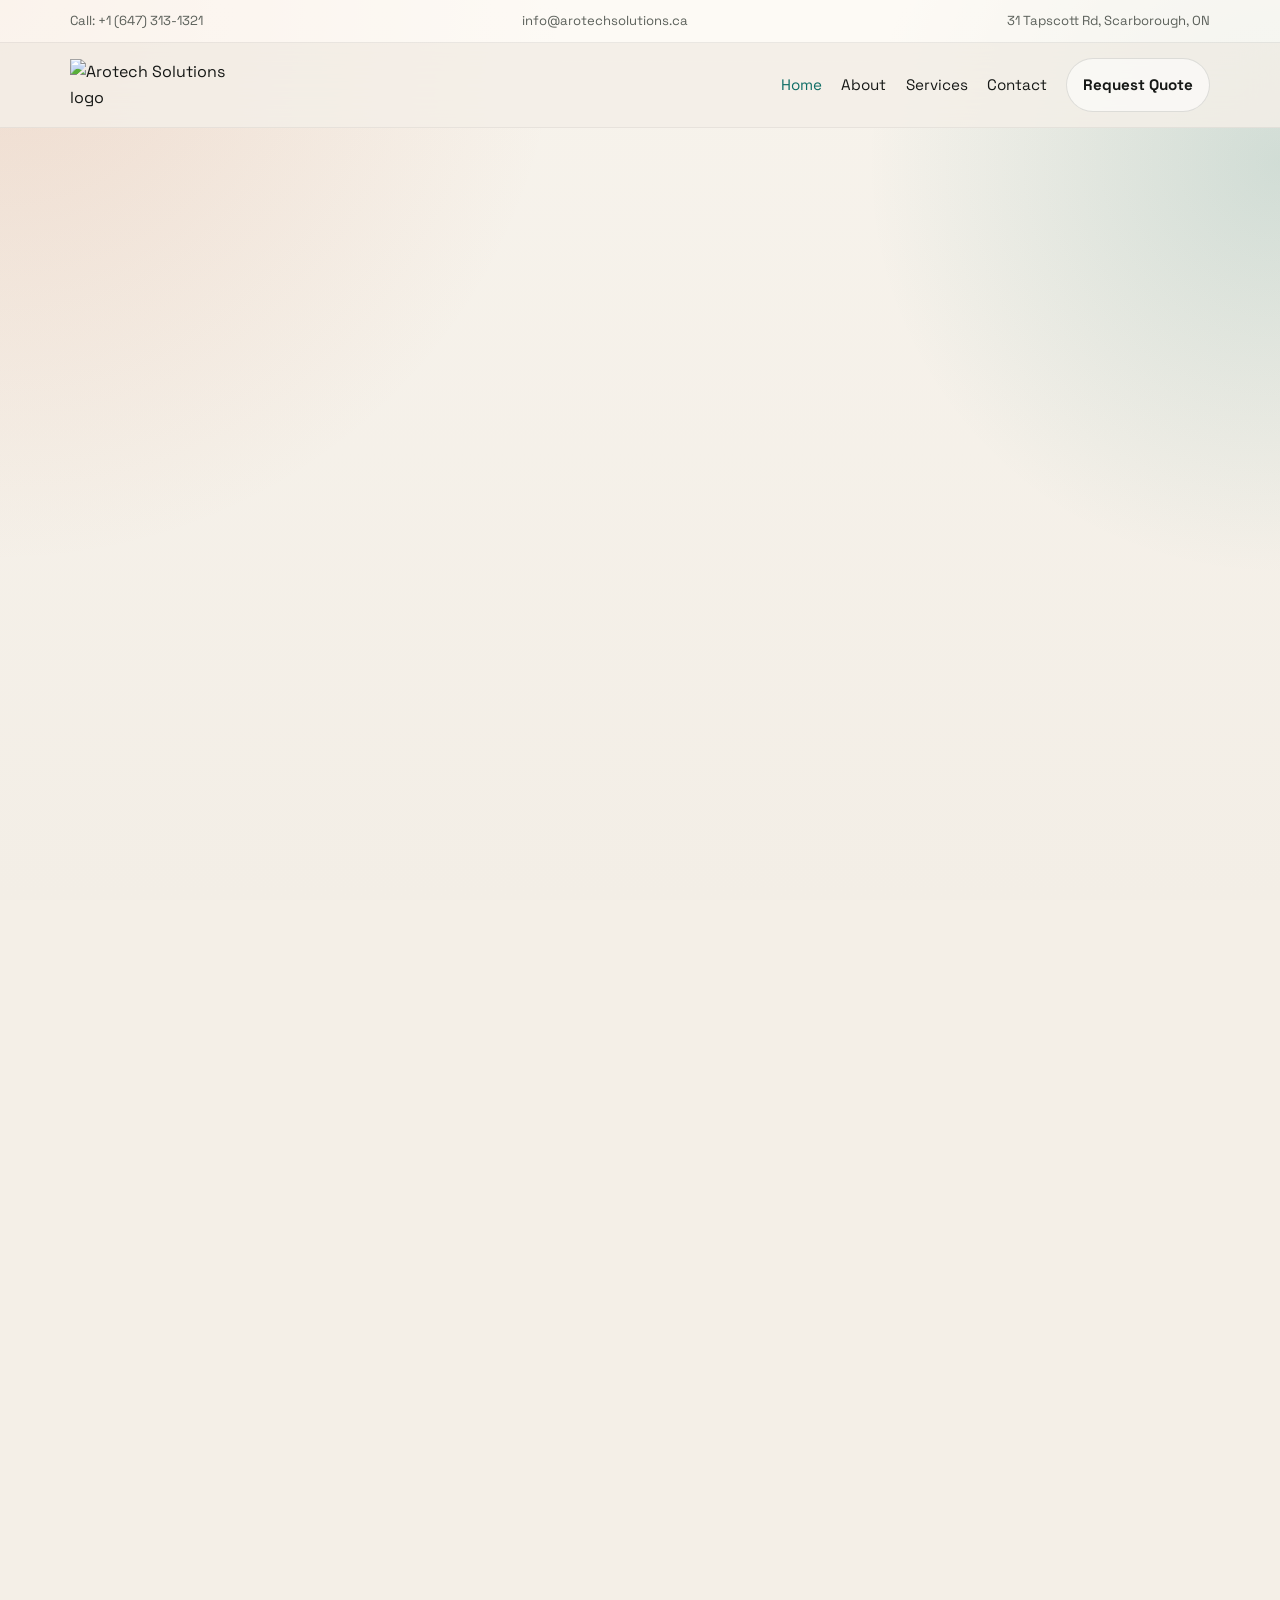
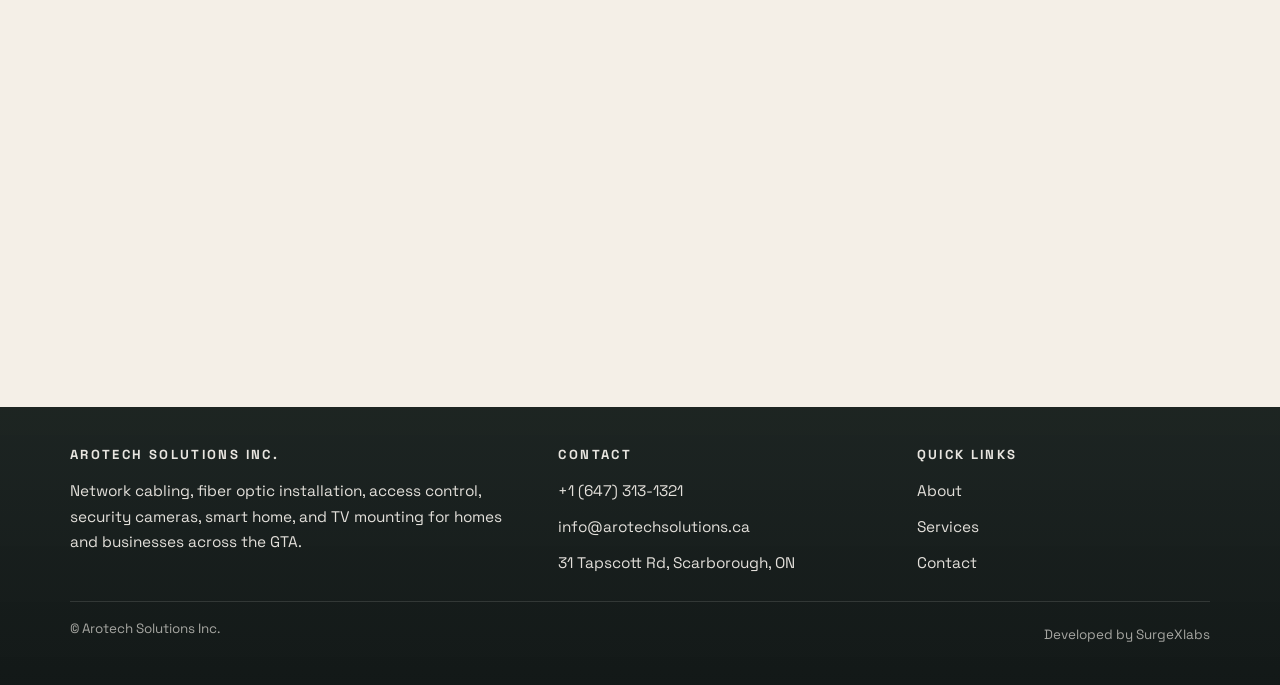
==== index.html @ dbcc4f73 "Redesign site footer" ====
<!DOCTYPE html>
<html lang="en">
<head>
    <meta charset="UTF-8">
    <meta name="viewport" content="width=device-width, initial-scale=1.0">
    <title>Arotech Solutions | Network Cabling, Security & Smart Installations</title>
    <meta name="description" content="Arotech Solutions provides network cabling, fiber optic installation, access control, security cameras, smart home setup, and TV mounting for residential and commercial spaces.">
    <link rel="icon" href="/assets/images/favicon.svg" type="image/svg+xml">
    <link rel="preconnect" href="https://fonts.googleapis.com">
    <link rel="preconnect" href="https://fonts.gstatic.com" crossorigin>
    <link href="https://fonts.googleapis.com/css2?family=Instrument+Serif:ital@0;1&family=Space+Grotesk:wght@400;500;700&display=swap" rel="stylesheet">
    <link rel="stylesheet" href="/assets/css/styles.css">
</head>
<body>
    <div class="site-bg" aria-hidden="true"></div>
    <div class="utility-bar">
        <div class="container utility-row">
            <a href="tel:+16473131321">Call: +1 (647) 313-1321</a>
            <a href="mailto:info@arotechsolutions.ca">info@arotechsolutions.ca</a>
            <span>31 Tapscott Rd, Scarborough, ON</span>
        </div>
    </div>

    <header class="site-header">
        <div class="container header-row">
            <a class="brand" href="/index.html" aria-label="Arotech Solutions home">
                <img src="/assets/images/logo.png" alt="Arotech Solutions logo">
            </a>

            <button class="nav-toggle" type="button" aria-expanded="false" aria-controls="site-nav" aria-label="Toggle navigation">
                <span></span>
                <span></span>
            </button>

            <nav class="site-nav" id="site-nav" aria-label="Primary navigation">
                <a href="/index.html" aria-current="page">Home</a>
                <a href="/about.html">About</a>
                <a href="/services.html">Services</a>
                <a href="/contact.html">Contact</a>
                <a class="button button-small button-ghost" href="tel:+16473131321">Request Quote</a>
            </nav>
        </div>
    </header>

    <main>
        <section class="hero section reveal">
            <div class="container hero-grid home-hero-grid">
                <div class="hero-copy">
                    <p class="eyebrow">Toronto Cabling & Security Solutions</p>
                    <h1>Technology installations for homes and businesses that need reliable performance and a clean finish.</h1>
                    <p class="hero-text">
                        Arotech Solutions delivers network cabling, fiber optic installation, access control,
                        security cameras, smart home upgrades, and TV mounting for spaces that need reliability,
                        order, and practical long-term performance.
                    </p>
                    <div class="hero-actions">
                        <a class="button" href="/contact.html">Book a Consultation</a>
                        <a class="button button-ghost" href="/services.html">See All Services</a>
                    </div>
                    <ul class="hero-points">
                        <li>Commercial and residential projects</li>
                        <li>Neat routing, better presentation, easier maintenance</li>
                        <li>Clear service information to help you choose the right solution</li>
                    </ul>
                </div>

                <div class="hero-panel reveal-card">
                    <figure class="hero-visual hero-photo-frame">
                        <img src="/assets/images/hero-network.jpg" alt="Server and cabling installation in a professional network environment">
                        <figcaption>Built around cleaner cable paths, stronger performance, and a more professional final result.</figcaption>
                    </figure>
                    <div class="hero-highlight">
                        <p class="hero-highlight-label">Toronto service team</p>
                        <h3>Serving homes and businesses with six focused installation services.</h3>
                        <div class="hero-highlight-meta">
                            <span>Established 2010</span>
                            <a class="text-link" href="tel:+16473131321">Call (647) 313-1321</a>
                        </div>
                    </div>
                </div>
            </div>
        </section>

        <section class="section reveal">
            <div class="container trust-grid">
                <article class="trust-card reveal-card">
                    <h3>Clear planning</h3>
                    <p>We review the space, layout, routing, and system goals before installation starts.</p>
                </article>
                <article class="trust-card reveal-card">
                    <h3>Clean execution</h3>
                    <p>Work should perform properly and still look organized when the project is complete.</p>
                </article>
                <article class="trust-card reveal-card">
                    <h3>Practical support</h3>
                    <p>You get straightforward recommendations and clear communication from first conversation to final handoff.</p>
                </article>
            </div>
        </section>

        <section class="section reveal">
            <div class="container section-head">
                <div>
                    <p class="eyebrow">Our Services</p>
                    <h2>Six core services for connectivity, security, and smarter spaces.</h2>
                </div>
                <p>
                    Browse the services to see what fits your property, your goals, and the kind of support you need.
                </p>
            </div>

            <div class="container services-grid services-grid-six">
                <article class="service-card reveal-card">
                    <figure class="service-media">
                        <img src="/assets/images/service-network-cabling.jpg" alt="Network cabling connected to a server rack">
                    </figure>
                    <span>01</span>
                    <h3>Network Cabling</h3>
                    <p>Structured cable installations, data drops, patching, and organized routing for business and residential spaces.</p>
                    <a class="text-link" href="/services/network-cabling.html">View service</a>
                </article>
                <article class="service-card reveal-card">
                    <figure class="service-media">
                        <img src="/assets/images/service-fiber.jpg" alt="Fiber optic equipment and connectors">
                    </figure>
                    <span>02</span>
                    <h3>Fiber Optic Installation</h3>
                    <p>High-speed fiber solutions for stronger backbone connectivity, speed, and long-term performance.</p>
                    <a class="text-link" href="/services/fiber-optic-installation.html">View service</a>
                </article>
                <article class="service-card reveal-card">
                    <figure class="service-media">
                        <img src="/assets/images/service-access-control.jpg" alt="Modern access control entry system">
                    </figure>
                    <span>03</span>
                    <h3>Access Control</h3>
                    <p>Controlled entry systems for safer business environments, shared spaces, and smarter property access.</p>
                    <a class="text-link" href="/services/access-control.html">View service</a>
                </article>
                <article class="service-card reveal-card">
                    <figure class="service-media">
                        <img src="/assets/images/service-security-cameras.jpg" alt="Outdoor security cameras">
                    </figure>
                    <span>04</span>
                    <h3>Security Cameras</h3>
                    <p>Surveillance installations that improve visibility, coverage, and confidence in everyday property monitoring.</p>
                    <a class="text-link" href="/services/security-cameras.html">View service</a>
                </article>
                <article class="service-card reveal-card">
                    <figure class="service-media">
                        <img src="/assets/images/service-smart-home.jpg" alt="Smart home devices arranged on a table">
                    </figure>
                    <span>05</span>
                    <h3>Smart Home</h3>
                    <p>Connected home systems that improve convenience, comfort, and control without making the setup feel complicated.</p>
                    <a class="text-link" href="/services/smart-home.html">View service</a>
                </article>
                <article class="service-card reveal-card">
                    <figure class="service-media">
                        <img src="/assets/images/service-tv-mounting.jpg" alt="Wall mounted TV in a living room">
                    </figure>
                    <span>06</span>
                    <h3>TV Mounting</h3>
                    <p>Secure TV mounting and cleaner room presentation for homes, offices, waiting rooms, and presentation spaces.</p>
                    <a class="text-link" href="/services/tv-mounting.html">View service</a>
                </article>
            </div>
        </section>

        <section class="section section-alt reveal">
            <div class="container video-grid">
                <div>
                    <p class="eyebrow">Visual Showcase</p>
                    <h2>A closer look at the kind of infrastructure environment these services support.</h2>
                    <p>
                        From organized racks to cleaner cabling environments, strong infrastructure work is built on planning, precision, and clear execution.
                    </p>
                    <ul class="checklist">
                        <li>Highlights the environment behind professional installations</li>
                        <li>Supports the brand without crowding the layout</li>
                        <li>Adds motion without turning the page into a slider-heavy site</li>
                    </ul>
                </div>
                <div class="video-card reveal-card">
                    <video controls muted loop playsinline preload="metadata" poster="/assets/images/hero-network.jpg">
                        <source src="/assets/images/showcase-server-room.mp4" type="video/mp4">
                    </video>
                </div>
            </div>
        </section>

        <section class="section reveal">
            <div class="container section-head">
                <div>
                    <p class="eyebrow">How We Approach Projects</p>
                    <h2>A straightforward approach from first assessment to final installation.</h2>
                </div>
                <p>
                    We keep the work organized so you know what is being installed, why it matters, and what to expect next.
                </p>
            </div>

            <div class="container process-grid">
                <article class="process-card reveal-card">
                    <span>Step 1</span>
                    <h3>Review</h3>
                    <p>We understand your space, the intended system use, and the layout constraints before recommending direction.</p>
                </article>
                <article class="process-card reveal-card">
                    <span>Step 2</span>
                    <h3>Plan</h3>
                    <p>We map practical routes, equipment positions, access points, and finish expectations.</p>
                </article>
                <article class="process-card reveal-card">
                    <span>Step 3</span>
                    <h3>Install</h3>
                    <p>Work is completed with attention to reliability, presentation, and how the setup will function day to day.</p>
                </article>
                <article class="process-card reveal-card">
                    <span>Step 4</span>
                    <h3>Hand Over</h3>
                    <p>You leave with a more understandable setup and clear next-step recommendations where needed.</p>
                </article>
            </div>
        </section>

        <section class="section reveal">
            <div class="container contact-card">
                <div>
                    <p class="eyebrow">Ready to Talk?</p>
                    <h2>Talk with Arotech about the right solution for your property.</h2>
                    <p>
                        Share your space, your goals, and the service you need, and we will help you plan the next step.
                    </p>
                </div>
                <div class="contact-actions">
                    <a class="button" href="tel:+16473131321">+1 (647) 313-1321</a>
                    <a class="button button-ghost" href="/services.html">Browse Services</a>
                    <a class="text-link" href="/contact.html">Go to contact page</a>
                </div>
            </div>
        </section>
    </main>

    <footer class="site-footer">
        <div class="container footer-shell">
            <div class="footer-brand-block">
                <p class="footer-title">Arotech Solutions Inc.</p>
                <p>Network cabling, fiber optic installation, access control, security cameras, smart home, and TV mounting for homes and businesses across the GTA.</p>
            </div>
            <div class="footer-block">
                <p class="footer-heading">Contact</p>
                <a href="tel:+16473131321">+1 (647) 313-1321</a>
                <a href="mailto:info@arotechsolutions.ca">info@arotechsolutions.ca</a>
                <span>31 Tapscott Rd, Scarborough, ON</span>
            </div>
            <div class="footer-block">
                <p class="footer-heading">Quick Links</p>
                <a href="/about.html">About</a>
                <a href="/services.html">Services</a>
                <a href="/contact.html">Contact</a>
            </div>
        </div>
        <div class="container footer-bottom">
            <p>&copy; <span id="year"></span> Arotech Solutions Inc.</p>
            <p class="footer-credit">Developed by <a href="https://surgexlabs.ca/" target="_blank" rel="noreferrer">SurgeXlabs</a></p>
        </div>
    </footer>

    <script src="/assets/js/main.js"></script>
</body>
</html>
---- assets/css/styles.css ----
:root {
    --bg: #f4efe7;
    --surface: rgba(255, 255, 255, 0.82);
    --surface-strong: #fffdf9;
    --ink: #161816;
    --muted: #5b605a;
    --line: rgba(22, 24, 22, 0.08);
    --accent: #0e6d65;
    --accent-soft: #d8ebe7;
    --accent-warm: #c96d42;
    --shadow: 0 18px 46px rgba(25, 29, 28, 0.08);
    --radius: 28px;
    --container: min(1140px, calc(100% - 2rem));
}

* {
    box-sizing: border-box;
}

html {
    scroll-behavior: smooth;
}

body {
    margin: 0;
    font-family: "Space Grotesk", sans-serif;
    background: var(--bg);
    color: var(--ink);
    line-height: 1.65;
}

img,
video {
    display: block;
    max-width: 100%;
}

a {
    color: inherit;
    text-decoration: none;
}

p,
h1,
h2,
h3 {
    margin-top: 0;
}

figure {
    margin: 0;
}

.site-bg {
    position: fixed;
    inset: 0;
    z-index: -1;
    background:
        radial-gradient(circle at top left, rgba(201, 109, 66, 0.18), transparent 36%),
        radial-gradient(circle at right 18%, rgba(14, 109, 101, 0.16), transparent 28%),
        linear-gradient(180deg, #f7f3ec 0%, #f3eee6 100%);
}

.utility-bar {
    border-bottom: 1px solid var(--line);
    background: rgba(255, 253, 248, 0.72);
}

.utility-row {
    display: flex;
    align-items: center;
    justify-content: space-between;
    gap: 1rem;
    min-height: 42px;
    font-size: 0.82rem;
    color: var(--muted);
}

.container {
    width: var(--container);
    margin: 0 auto;
}

.section {
    padding: 4.75rem 0;
}

.section-alt {
    background: rgba(255, 255, 255, 0.42);
    border-top: 1px solid rgba(22, 24, 22, 0.05);
    border-bottom: 1px solid rgba(22, 24, 22, 0.05);
}

.eyebrow {
    margin-bottom: 0.9rem;
    font-size: 0.8rem;
    font-weight: 700;
    letter-spacing: 0.24em;
    text-transform: uppercase;
    color: var(--accent);
}

.site-header {
    position: sticky;
    top: 0;
    z-index: 25;
    backdrop-filter: blur(18px);
    background: rgba(244, 239, 231, 0.84);
    border-bottom: 1px solid rgba(22, 24, 22, 0.06);
}

.header-row {
    display: flex;
    align-items: center;
    justify-content: space-between;
    gap: 1rem;
    min-height: 84px;
}

.brand {
    max-width: 168px;
}

.site-nav {
    display: flex;
    align-items: center;
    gap: 1.2rem;
    font-size: 0.95rem;
}

.site-nav a[aria-current="page"]:not(.button),
.site-nav a:not(.button):hover {
    color: var(--accent);
}

.nav-toggle {
    display: none;
    width: 48px;
    height: 48px;
    padding: 0;
    border: 1px solid var(--line);
    border-radius: 16px;
    background: var(--surface-strong);
    cursor: pointer;
}

.nav-toggle span {
    display: block;
    width: 18px;
    height: 2px;
    margin: 6px auto;
    background: var(--ink);
}

.button {
    display: inline-flex;
    align-items: center;
    justify-content: center;
    min-height: 50px;
    padding: 0.85rem 1.25rem;
    border: 1px solid transparent;
    border-radius: 999px;
    background: var(--ink);
    color: #fff;
    font-weight: 700;
    transition: transform 0.2s ease, background 0.2s ease, border-color 0.2s ease;
}

.button:hover {
    transform: translateY(-1px);
}

.button-ghost {
    background: rgba(255, 255, 255, 0.55);
    color: var(--ink);
    border-color: rgba(22, 24, 22, 0.12);
}

.button-small {
    min-height: 44px;
    padding-inline: 1rem;
}

.text-link {
    display: inline-flex;
    align-items: center;
    gap: 0.35rem;
    font-weight: 700;
    color: var(--accent);
}

.text-link::after {
    content: ">";
    font-size: 0.9rem;
}

.hero,
.page-hero {
    padding-top: 3.6rem;
}

.hero-grid,
.page-hero-grid,
.detail-grid,
.video-grid,
.form-layout,
.section-head,
.footer-row {
    display: grid;
    grid-template-columns: repeat(2, minmax(0, 1fr));
    gap: 2rem;
    align-items: start;
}

.home-hero-grid {
    align-items: stretch;
}

.hero-copy h1,
.page-hero h1,
.section-head h2,
.content-block h2,
.contact-card h2,
.video-grid h2 {
    font-family: "Instrument Serif", serif;
    font-weight: 400;
    line-height: 0.97;
    letter-spacing: -0.03em;
}

.hero-copy h1 {
    margin-bottom: 1.1rem;
    font-size: clamp(3.2rem, 8vw, 6.4rem);
    max-width: 11ch;
}

.page-hero h1,
.section-head h2,
.content-block h2,
.contact-card h2,
.video-grid h2 {
    margin-bottom: 0.95rem;
    font-size: clamp(2.3rem, 5vw, 4.2rem);
}

.hero-text,
.section-head > p,
.content-block p,
.stack-card p,
.signal-card span,
.signal-card p,
.trust-card p,
.info-card p,
.faq-card p,
.contact-card p,
.breadcrumb,
.video-grid p {
    color: var(--muted);
}

.hero-actions {
    display: flex;
    flex-wrap: wrap;
    gap: 0.9rem;
    margin-bottom: 2rem;
}

.hero-points,
.checklist {
    display: grid;
    gap: 0.8rem;
    padding: 0;
    margin: 0;
    list-style: none;
}

.hero-points li,
.checklist li {
    position: relative;
    padding-left: 1.45rem;
    color: var(--muted);
}

.hero-points li::before,
.checklist li::before {
    content: "";
    position: absolute;
    top: 0.72rem;
    left: 0;
    width: 8px;
    height: 8px;
    border-radius: 50%;
    background: var(--accent-warm);
}

.hero-panel,
.stack-card,
.signal-card,
.trust-card,
.service-card,
.process-card,
.video-card,
.info-card,
.faq-card,
.contact-card,
.contact-form,
.mini-link-card {
    border: 1px solid rgba(22, 24, 22, 0.08);
    border-radius: var(--radius);
    background: var(--surface-strong);
    box-shadow: var(--shadow);
}

.hero-panel {
    display: grid;
    gap: 1rem;
    padding: 1rem;
    background: linear-gradient(180deg, rgba(255, 255, 255, 0.68), rgba(255, 255, 255, 0.38));
}

.hero-highlight {
    display: grid;
    gap: 0.85rem;
    padding: 1.25rem 1.35rem;
    border: 1px solid rgba(22, 24, 22, 0.08);
    border-radius: var(--radius);
    background: rgba(255, 253, 248, 0.92);
}

.hero-highlight-label {
    margin-bottom: 0;
    font-size: 0.78rem;
    font-weight: 700;
    letter-spacing: 0.14em;
    text-transform: uppercase;
    color: var(--accent);
}

.hero-highlight h3 {
    margin-bottom: 0;
    font-size: 1.3rem;
    line-height: 1.3;
}

.hero-highlight-meta {
    display: flex;
    align-items: center;
    justify-content: space-between;
    gap: 1rem;
    color: var(--muted);
    font-size: 0.95rem;
}

.hero-visual,
.page-hero-media {
    overflow: hidden;
    border-radius: calc(var(--radius) + 2px);
    border: 1px solid rgba(22, 24, 22, 0.08);
    background: #e9efe9;
}

.hero-visual img,
.page-hero-media img,
.page-hero-media video {
    width: 100%;
    height: 100%;
    min-height: 360px;
    object-fit: cover;
}

.hero-photo-frame {
    position: relative;
}

.hero-photo-frame::after {
    content: "";
    position: absolute;
    inset: 0;
    background: linear-gradient(180deg, rgba(20, 25, 25, 0.04) 0%, rgba(20, 25, 25, 0.35) 100%);
}

.hero-photo-frame figcaption {
    position: absolute;
    left: 1.2rem;
    right: 1.2rem;
    bottom: 1rem;
    z-index: 1;
    padding: 0.9rem 1rem;
    border-radius: 18px;
    background: rgba(255, 253, 248, 0.9);
    font-weight: 500;
}

.hero-stat-grid,
.trust-grid,
.process-grid,
.info-grid,
.faq-grid,
.service-links-grid {
    display: grid;
    gap: 1rem;
}

.hero-stat-grid {
    grid-template-columns: repeat(3, minmax(0, 1fr));
}

.trust-grid {
    grid-template-columns: repeat(3, minmax(0, 1fr));
}

.process-grid,
.info-grid.three-col,
.faq-grid,
.service-links-grid,
.info-grid.three-col {
    grid-template-columns: repeat(3, minmax(0, 1fr));
}

.service-links-grid {
    grid-template-columns: repeat(2, minmax(0, 1fr));
}

.signal-card,
.trust-card,
.process-card,
.info-card,
.faq-card,
.stack-card {
    padding: 1.35rem;
}

.signal-card strong {
    display: block;
    margin-bottom: 0.2rem;
    font-size: 1.75rem;
}

.signal-card-primary {
    background: #fff9f0;
}

.signal-card-accent {
    background: var(--accent-soft);
}

.signal-card-dark {
    background: #1a2020;
    color: #fff;
}

.signal-card-dark p,
.signal-card-dark span {
    color: rgba(255, 255, 255, 0.78);
}

.services-grid {
    display: grid;
    grid-template-columns: repeat(3, minmax(0, 1fr));
    gap: 1rem;
    margin-top: 2rem;
}

.services-grid-six {
    grid-template-columns: repeat(3, minmax(0, 1fr));
}

.service-card {
    display: grid;
    align-content: start;
    gap: 0.85rem;
    overflow: hidden;
    padding: 1.35rem;
}

.service-media {
    margin: -1.35rem -1.35rem 0;
    overflow: hidden;
    border-bottom: 1px solid rgba(22, 24, 22, 0.08);
}

.service-media img {
    width: 100%;
    height: 230px;
    object-fit: cover;
    transition: transform 0.45s ease;
}

.service-card:hover .service-media img {
    transform: scale(1.04);
}

.service-card span,
.process-card span {
    display: inline-flex;
    width: fit-content;
    padding: 0.35rem 0.65rem;
    border-radius: 999px;
    background: rgba(22, 24, 22, 0.06);
    font-size: 0.78rem;
    font-weight: 700;
    letter-spacing: 0.08em;
    text-transform: uppercase;
}

.service-card h3,
.trust-card h3,
.info-card h3,
.faq-card h3,
.process-card h3,
.stack-card h3,
.mini-link-card {
    margin-bottom: 0.65rem;
    font-size: 1.18rem;
}

.video-card {
    overflow: hidden;
    padding: 0;
}

.video-card video {
    width: 100%;
    min-height: 100%;
    background: #000;
}

.mini-link-card {
    padding: 1.2rem 1.3rem;
    font-weight: 700;
}

.mini-link-card:hover {
    color: var(--accent);
}

.breadcrumb a {
    color: var(--accent);
}

.contact-card {
    display: grid;
    grid-template-columns: minmax(0, 1.15fr) minmax(280px, 0.85fr);
    gap: 1.5rem;
    padding: 2rem;
    background: linear-gradient(135deg, #fffdf8, #eef7f4);
}

.contact-actions,
.contact-stack {
    display: grid;
    align-content: start;
    gap: 0.9rem;
}

.form-layout {
    align-items: start;
}

.contact-form {
    display: grid;
    gap: 1rem;
    padding: 1.4rem;
}

.contact-form label {
    display: grid;
    gap: 0.45rem;
    font-weight: 500;
}

.contact-form input,
.contact-form select,
.contact-form textarea {
    width: 100%;
    padding: 0.9rem 1rem;
    border: 1px solid rgba(22, 24, 22, 0.12);
    border-radius: 16px;
    background: #fff;
    font: inherit;
}

.site-footer {
    margin-top: 2rem;
    padding: 0 0 2rem;
    background: linear-gradient(180deg, rgba(20, 28, 26, 0.96), rgba(14, 20, 19, 0.98));
    color: rgba(255, 251, 245, 0.9);
}

.site-footer a,
.site-footer span,
.site-footer p {
    color: inherit;
}

.footer-shell {
    display: grid;
    grid-template-columns: 1.4fr 1fr 0.9fr;
    gap: 2rem;
    padding-top: 2.3rem;
    padding-bottom: 1.6rem;
}

.footer-brand-block,
.footer-block {
    display: grid;
    align-content: start;
    gap: 0.65rem;
}

.footer-title,
.footer-heading {
    margin-bottom: 0.15rem;
    font-size: 0.82rem;
    font-weight: 700;
    letter-spacing: 0.18em;
    text-transform: uppercase;
    color: rgba(255, 251, 245, 0.62);
}

.footer-brand-block p:last-child,
.footer-block span,
.footer-block a {
    font-size: 0.96rem;
    color: rgba(255, 251, 245, 0.88);
}

.footer-block a,
.footer-credit a {
    transition: color 0.2s ease;
}

.footer-block a:hover,
.footer-credit a:hover {
    color: #ffffff;
}

.footer-bottom {
    display: flex;
    align-items: center;
    justify-content: space-between;
    gap: 1rem;
    padding-top: 1rem;
    border-top: 1px solid rgba(255, 251, 245, 0.12);
    font-size: 0.84rem;
    color: rgba(255, 251, 245, 0.62);
}

.footer-credit {
    margin: 0;
    text-align: right;
}

.reveal,
.reveal-card {
    opacity: 0;
    transform: translateY(24px);
    transition: opacity 0.7s ease, transform 0.7s ease;
}

.reveal-card {
    transition-delay: 0.08s;
}

.is-visible {
    opacity: 1;
    transform: translateY(0);
}

.hero-panel,
.signal-card,
.hero-highlight,
.trust-card,
.service-card,
.process-card,
.video-card,
.info-card,
.faq-card,
.stack-card,
.contact-card,
.contact-form,
.mini-link-card,
.page-hero-media {
    transition: transform 0.25s ease, box-shadow 0.25s ease, border-color 0.25s ease;
}

.hero-panel:hover,
.signal-card:hover,
.hero-highlight:hover,
.trust-card:hover,
.service-card:hover,
.process-card:hover,
.video-card:hover,
.info-card:hover,
.faq-card:hover,
.stack-card:hover,
.contact-card:hover,
.contact-form:hover,
.mini-link-card:hover,
.page-hero-media:hover {
    transform: translateY(-4px);
    box-shadow: 0 22px 55px rgba(25, 29, 28, 0.11);
    border-color: rgba(14, 109, 101, 0.18);
}

@media (max-width: 980px) {
    .hero-grid,
    .page-hero-grid,
    .detail-grid,
    .video-grid,
    .form-layout,
    .section-head,
    .contact-card {
        grid-template-columns: 1fr;
    }

    .hero-stat-grid,
    .trust-grid,
    .info-grid.three-col,
    .faq-grid,
    .service-links-grid {
        grid-template-columns: repeat(2, minmax(0, 1fr));
    }

    .hero-highlight-meta {
        align-items: flex-start;
        flex-direction: column;
    }

    .services-grid,
    .services-grid-six,
    .process-grid {
        grid-template-columns: repeat(2, minmax(0, 1fr));
    }

    .footer-shell {
        grid-template-columns: repeat(2, minmax(0, 1fr));
    }

    .site-nav {
        position: absolute;
        top: calc(100% + 0.75rem);
        right: 1rem;
        left: 1rem;
        display: grid;
        gap: 0.75rem;
        padding: 1rem;
        border: 1px solid rgba(22, 24, 22, 0.08);
        border-radius: 24px;
        background: rgba(255, 253, 248, 0.96);
        box-shadow: var(--shadow);
        opacity: 0;
        visibility: hidden;
        transform: translateY(-10px);
        transition: opacity 0.2s ease, visibility 0.2s ease, transform 0.2s ease;
    }

    .site-nav.is-open {
        opacity: 1;
        visibility: visible;
        transform: translateY(0);
    }

    .nav-toggle {
        display: inline-block;
    }
}

@media (max-width: 720px) {
    .section {
        padding: 3.5rem 0;
    }

    .hero-copy h1 {
        max-width: none;
        font-size: clamp(2.8rem, 15vw, 4.4rem);
    }

    .utility-row {
        flex-direction: column;
        align-items: flex-start;
        justify-content: center;
        padding: 0.45rem 0;
    }

    .services-grid,
    .services-grid-six,
    .process-grid,
    .trust-grid,
    .info-grid.three-col,
    .faq-grid,
    .service-links-grid,
    .hero-stat-grid {
        grid-template-columns: 1fr;
    }

    .brand {
        max-width: 144px;
    }

    .header-row {
        min-height: 76px;
    }

    .hero-visual img,
    .page-hero-media img,
    .page-hero-media video {
        min-height: 300px;
    }

    .hero-highlight {
        padding: 1rem 1.1rem;
    }

    .contact-card {
        padding: 1.4rem;
    }

    .footer-shell {
        grid-template-columns: 1fr;
        gap: 1.4rem;
    }

    .footer-bottom {
        flex-direction: column;
        align-items: flex-start;
    }

    .footer-credit {
        text-align: left;
    }
}

@media (prefers-reduced-motion: reduce) {
    html {
        scroll-behavior: auto;
    }

    *,
    *::before,
    *::after {
        animation-duration: 0.01ms !important;
        animation-iteration-count: 1 !important;
        transition-duration: 0.01ms !important;
    }

    .reveal,
    .reveal-card {
        opacity: 1;
        transform: none;
    }
}
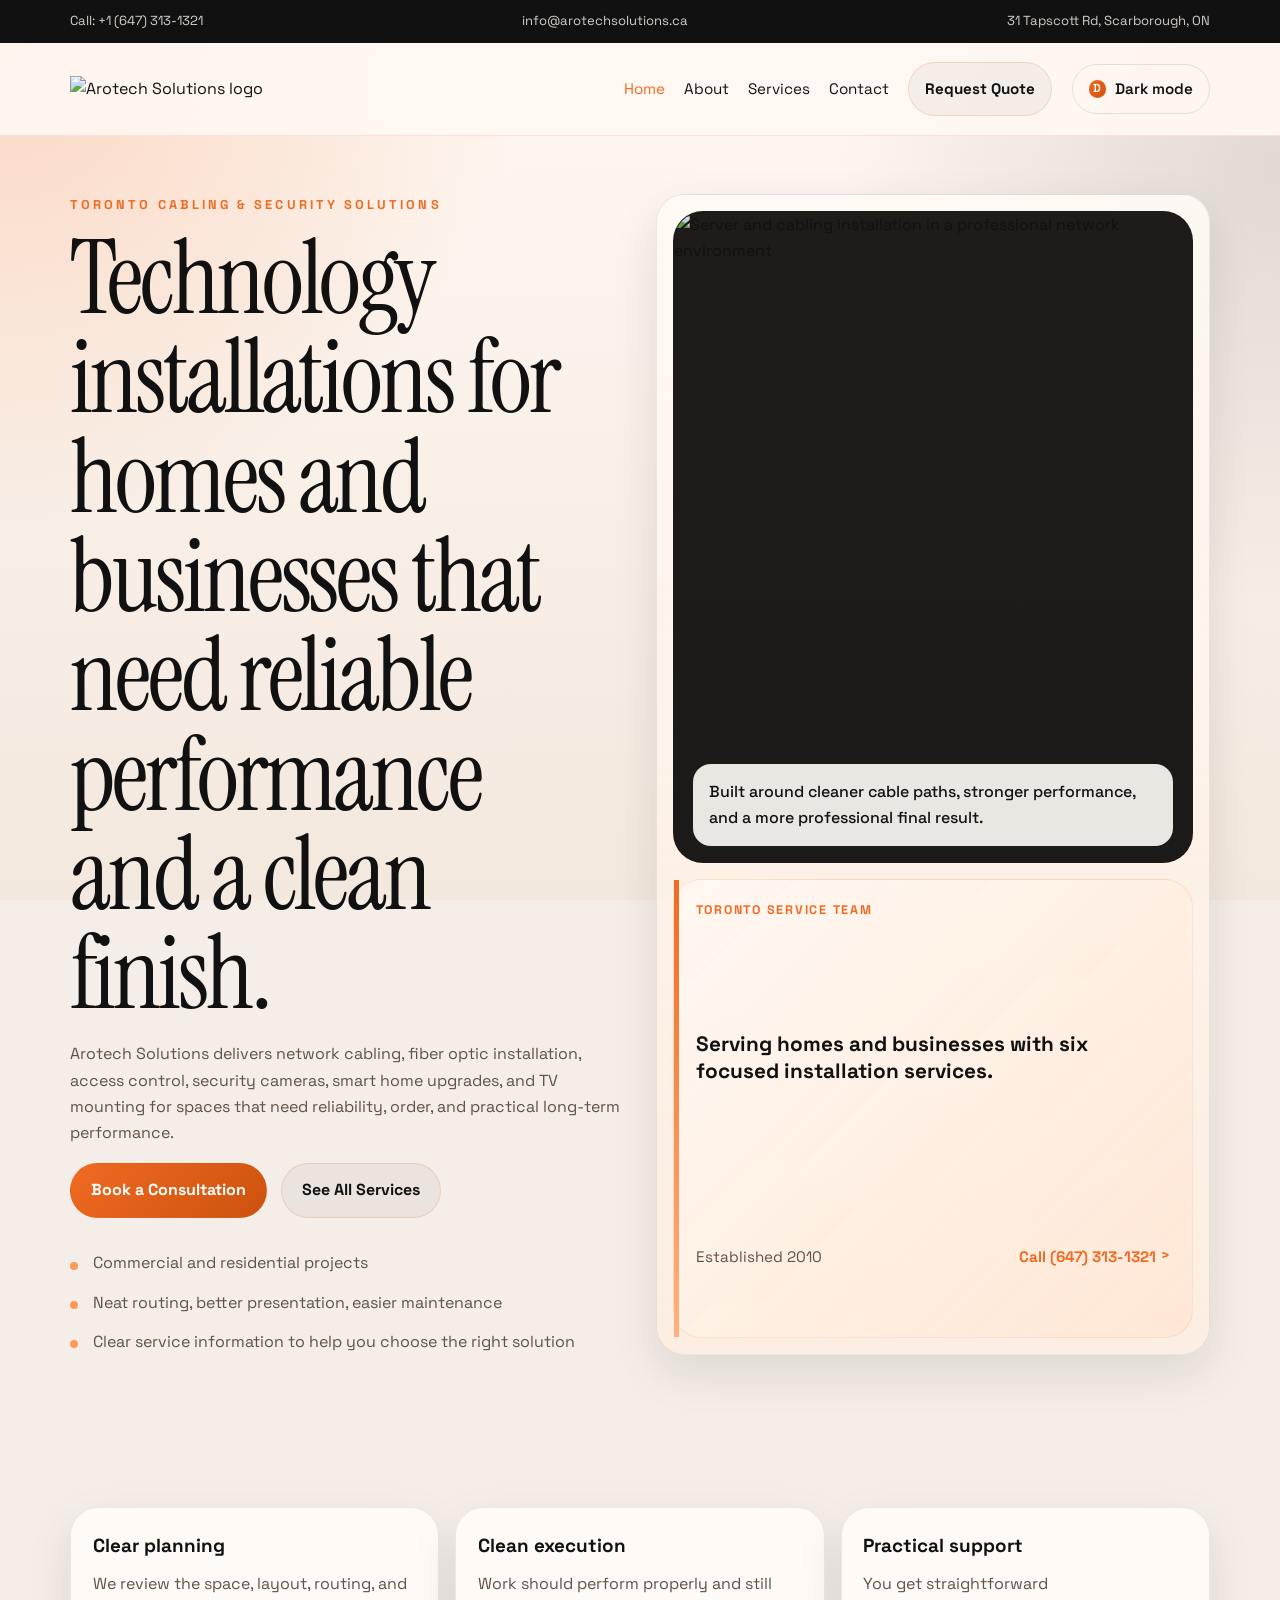
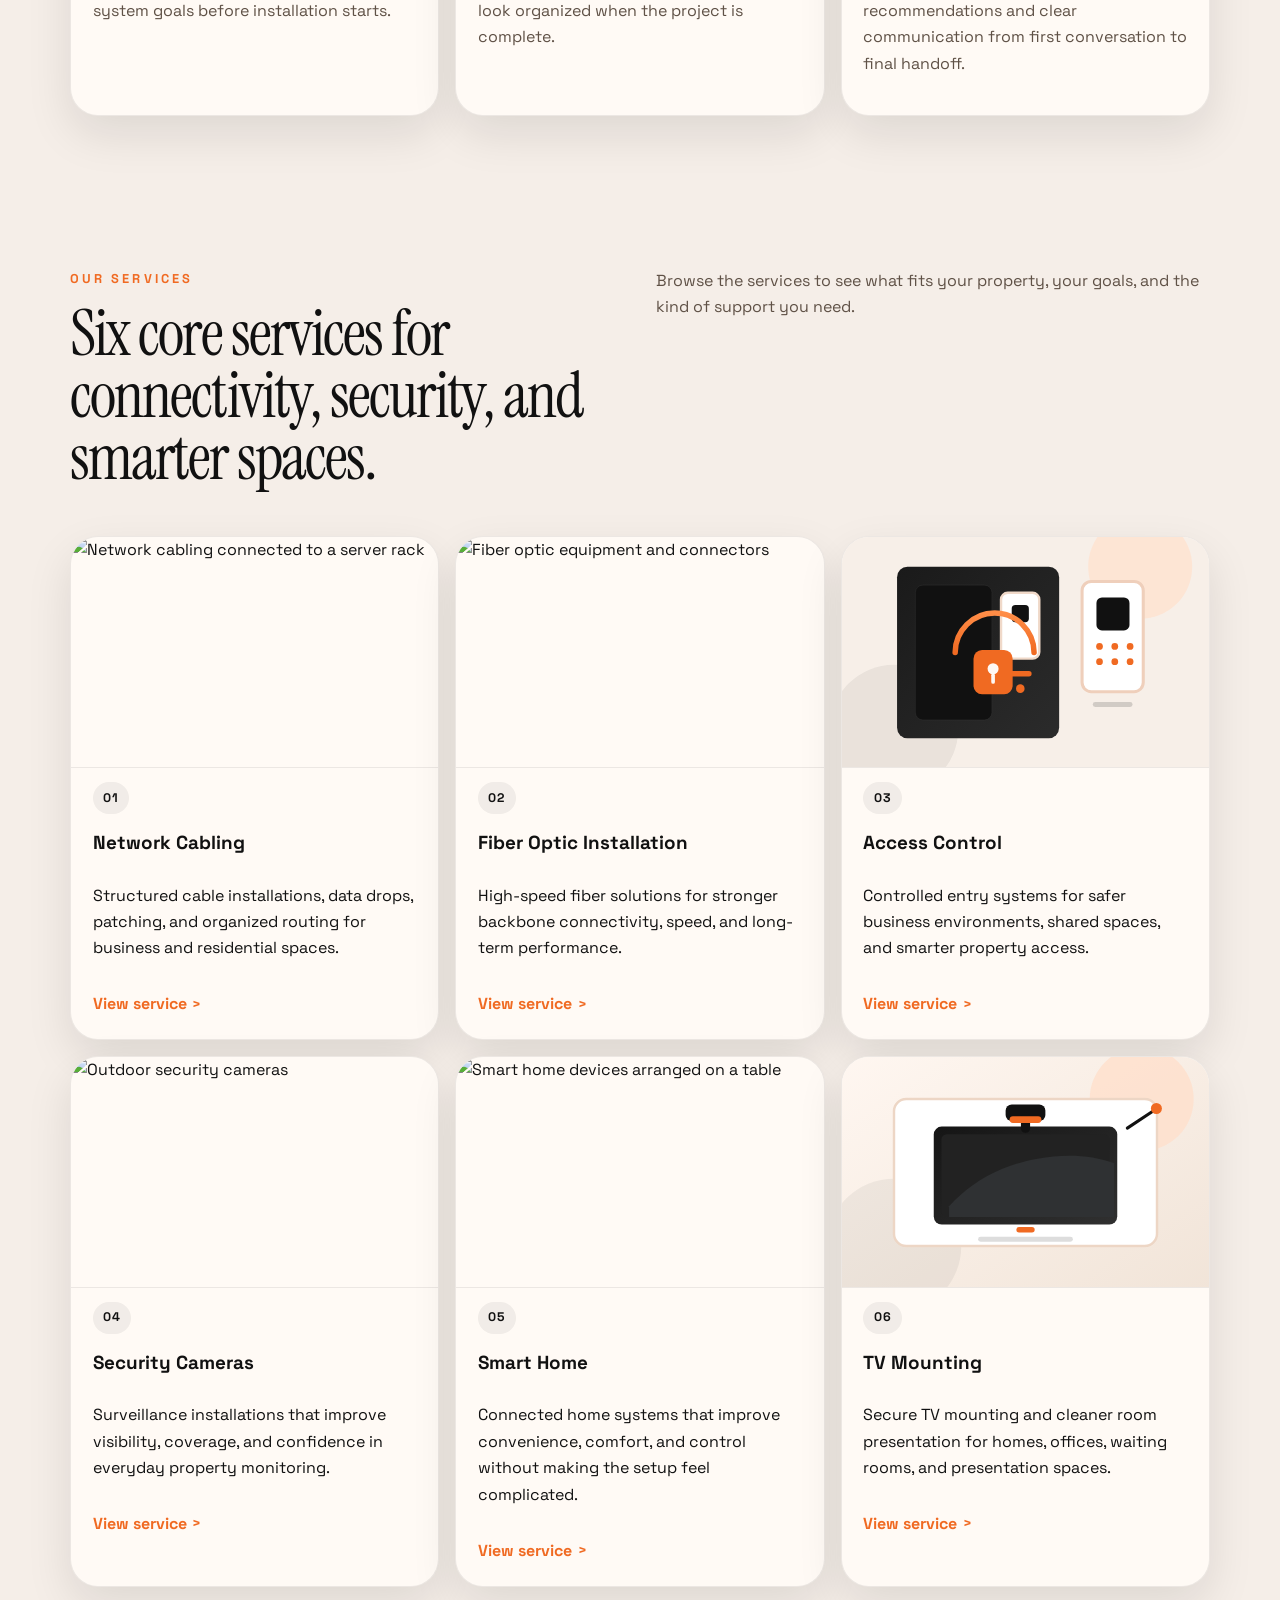
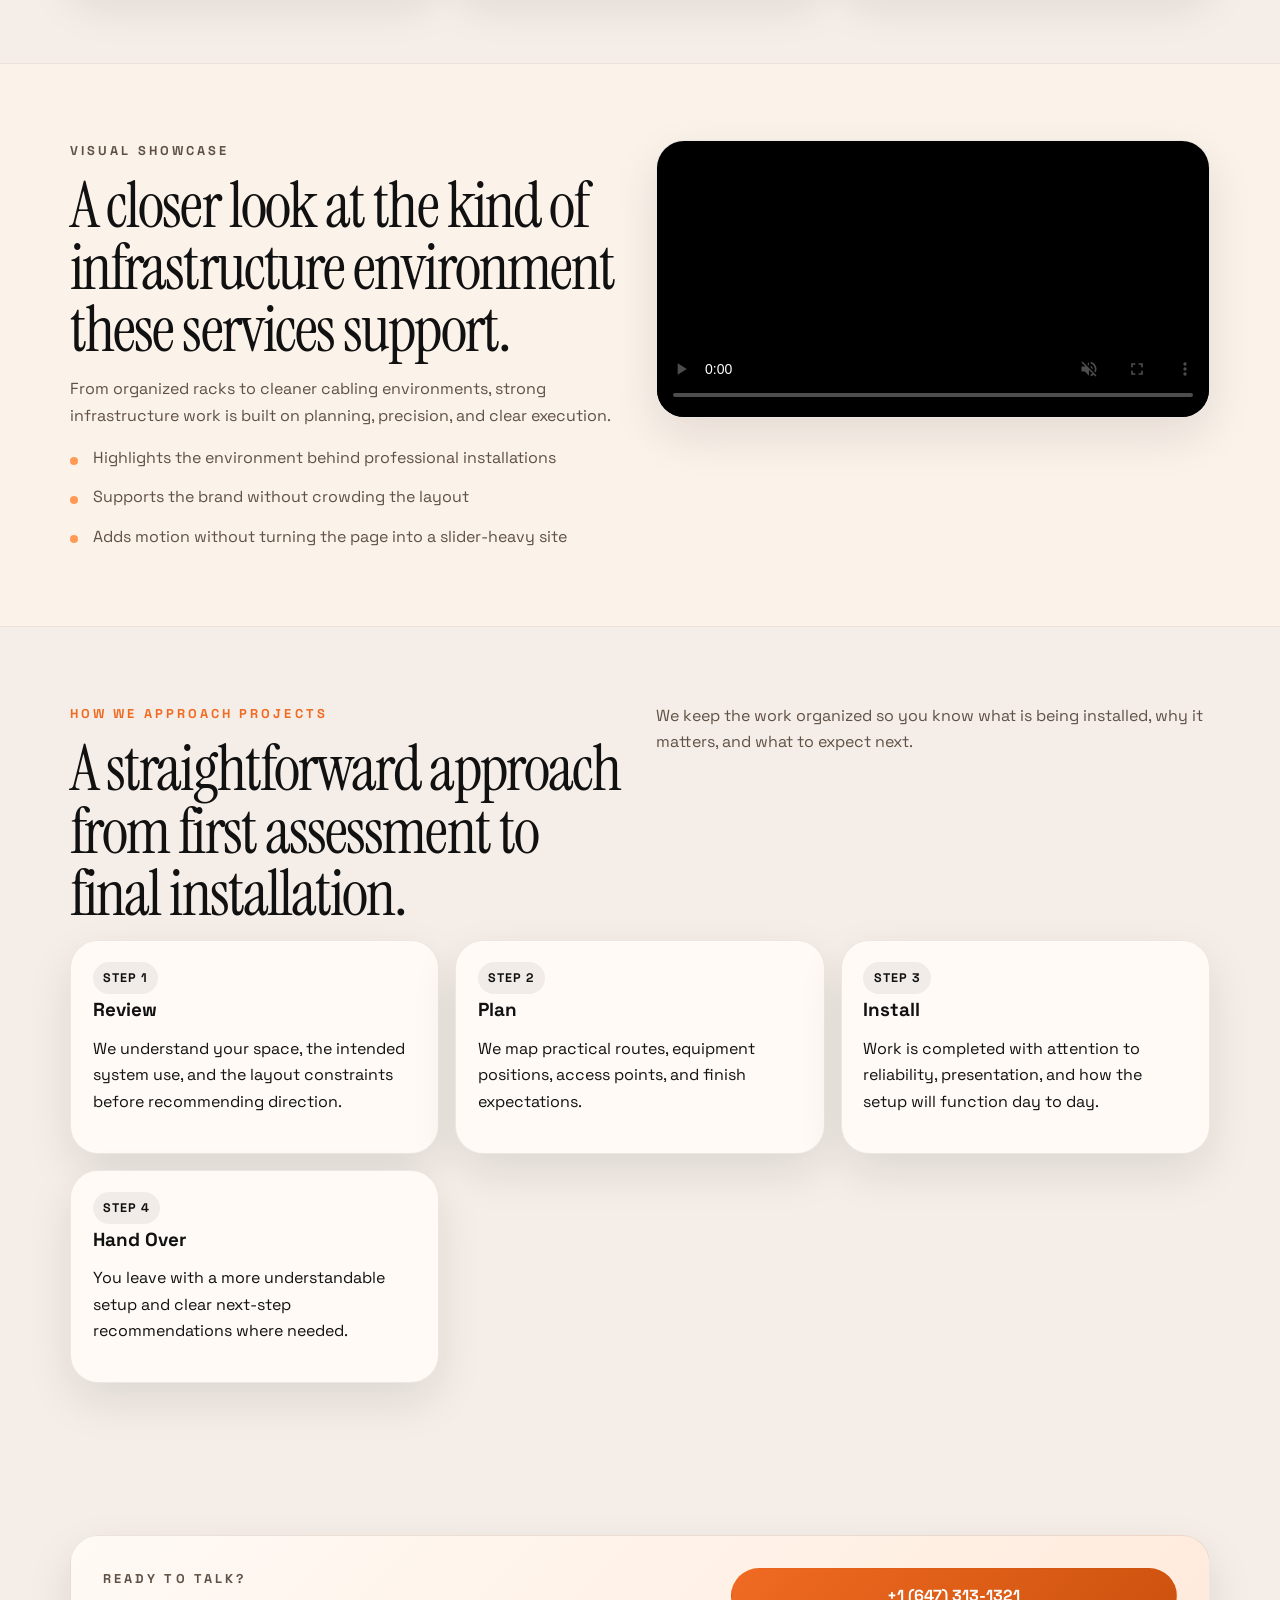
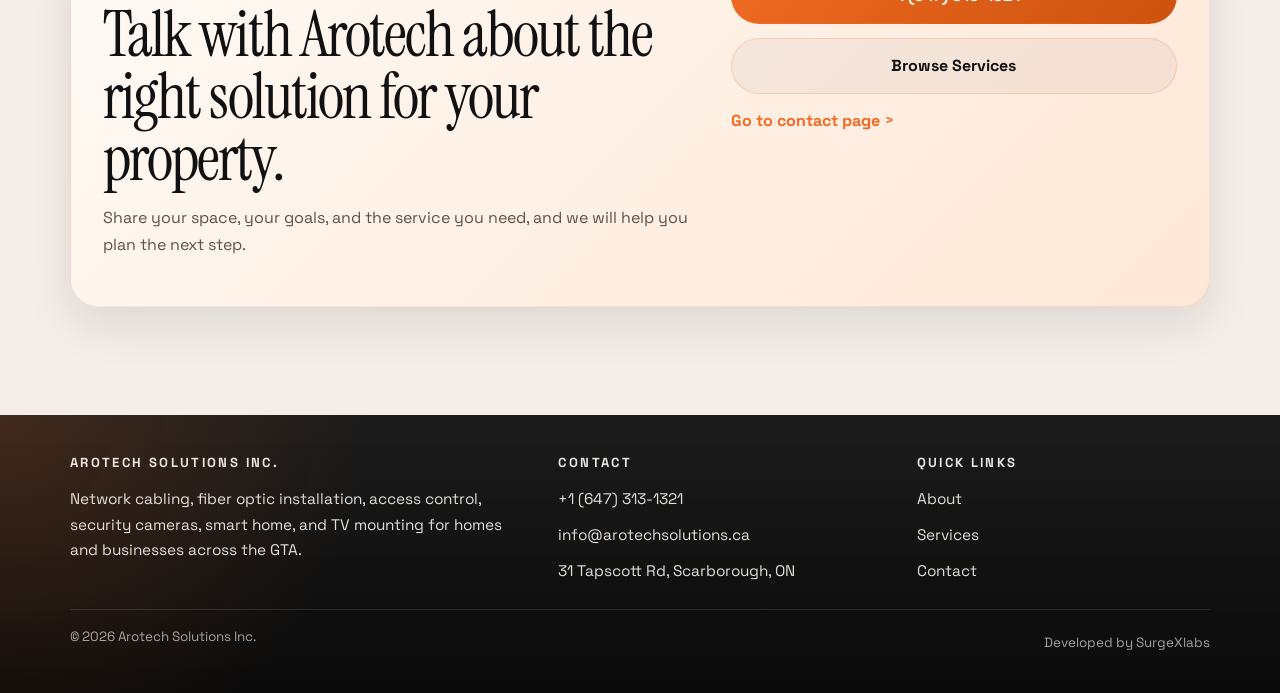
==== commit 9f4777c4: "Update Arotech branding, imagery, and theme toggle" ====
--- a/index.html
+++ b/index.html
@@ -130,7 +130,7 @@
                 </article>
                 <article class="service-card reveal-card">
                     <figure class="service-media">
-                        <img src="/assets/images/service-access-control.jpg" alt="Modern access control entry system">
+                        <img src="/assets/images/service-access-control.svg" alt="Illustration of a secured doorway with an access control panel">
                     </figure>
                     <span>03</span>
                     <h3>Access Control</h3>
@@ -157,7 +157,7 @@
                 </article>
                 <article class="service-card reveal-card">
                     <figure class="service-media">
-                        <img src="/assets/images/service-tv-mounting.jpg" alt="Wall mounted TV in a living room">
+                        <img src="/assets/images/service-tv-mounting.svg" alt="Illustration of a professionally wall-mounted television">
                     </figure>
                     <span>06</span>
                     <h3>TV Mounting</h3>
--- a/assets/css/styles.css
+++ b/assets/css/styles.css
@@ -1,16 +1,95 @@
 :root {
-    --bg: #f4efe7;
-    --surface: rgba(255, 255, 255, 0.82);
-    --surface-strong: #fffdf9;
-    --ink: #161816;
-    --muted: #5b605a;
-    --line: rgba(22, 24, 22, 0.08);
-    --accent: #0e6d65;
-    --accent-soft: #d8ebe7;
-    --accent-warm: #c96d42;
-    --shadow: 0 18px 46px rgba(25, 29, 28, 0.08);
+    --bg: #f5eee8;
+    --surface: rgba(255, 248, 242, 0.84);
+    --surface-strong: #fffaf5;
+    --surface-alt: rgba(255, 244, 235, 0.62);
+    --ink: #111111;
+    --muted: #5f5146;
+    --line: rgba(17, 17, 17, 0.1);
+    --accent: #f06a22;
+    --accent-strong: #cc520d;
+    --accent-soft: #ffe2cf;
+    --accent-warm: #ff9a56;
+    --utility-bg: #111111;
+    --utility-text: rgba(255, 248, 242, 0.82);
+    --header-bg: rgba(255, 248, 242, 0.9);
+    --header-border: rgba(240, 106, 34, 0.14);
+    --panel-border: rgba(22, 24, 22, 0.08);
+    --panel-shadow-strong: 0 20px 48px rgba(25, 29, 28, 0.09);
+    --site-bg-1: rgba(240, 106, 34, 0.24);
+    --site-bg-2: rgba(17, 17, 17, 0.12);
+    --site-bg-3-start: #fff8f2;
+    --site-bg-3-end: #f3e8de;
+    --hero-panel-start: rgba(255, 250, 245, 0.9);
+    --hero-panel-end: rgba(255, 237, 222, 0.68);
+    --hero-highlight-start: rgba(255, 248, 242, 0.98);
+    --hero-highlight-end: rgba(255, 230, 212, 0.9);
+    --hero-highlight-stripe-end: #ffb27e;
+    --hero-media-bg: #201b18;
+    --figcaption-bg: rgba(255, 253, 248, 0.9);
+    --signal-primary-bg: #fff4ea;
+    --signal-dark-bg: #171717;
+    --signal-dark-text: rgba(255, 255, 255, 0.78);
+    --tag-bg: rgba(22, 24, 22, 0.06);
+    --input-bg: #fff;
+    --contact-gradient-start: #fffaf5;
+    --contact-gradient-end: #ffe7d6;
+    --footer-bg: radial-gradient(circle at top left, rgba(240, 106, 34, 0.18), transparent 28%), linear-gradient(180deg, rgba(23, 23, 23, 0.98), rgba(10, 10, 10, 1));
+    --footer-text: rgba(255, 251, 245, 0.9);
+    --footer-heading: rgba(255, 251, 245, 0.62);
+    --footer-link: rgba(255, 251, 245, 0.88);
+    --footer-border: rgba(255, 251, 245, 0.12);
+    --nav-panel-bg: rgba(255, 248, 242, 0.98);
+    --nav-toggle-bg: rgba(255, 250, 245, 0.98);
+    --shadow: 0 18px 46px rgba(17, 17, 17, 0.1);
     --radius: 28px;
     --container: min(1140px, calc(100% - 2rem));
+}
+
+body[data-theme="dark"] {
+    --bg: #0f0f11;
+    --surface: rgba(26, 26, 29, 0.86);
+    --surface-strong: #17171a;
+    --surface-alt: rgba(22, 22, 25, 0.78);
+    --ink: #f5eee7;
+    --muted: #bcae9f;
+    --line: rgba(255, 255, 255, 0.1);
+    --accent: #ff8b3d;
+    --accent-strong: #d66217;
+    --accent-soft: rgba(255, 139, 61, 0.14);
+    --accent-warm: #ffab72;
+    --utility-bg: #090909;
+    --utility-text: rgba(245, 238, 231, 0.8);
+    --header-bg: rgba(17, 17, 20, 0.9);
+    --header-border: rgba(255, 139, 61, 0.2);
+    --panel-border: rgba(255, 255, 255, 0.08);
+    --panel-shadow-strong: 0 20px 48px rgba(0, 0, 0, 0.28);
+    --site-bg-1: rgba(255, 139, 61, 0.14);
+    --site-bg-2: rgba(255, 255, 255, 0.06);
+    --site-bg-3-start: #17171a;
+    --site-bg-3-end: #0d0d0f;
+    --hero-panel-start: rgba(26, 26, 30, 0.96);
+    --hero-panel-end: rgba(18, 18, 21, 0.96);
+    --hero-highlight-start: rgba(28, 28, 32, 0.98);
+    --hero-highlight-end: rgba(23, 23, 27, 0.94);
+    --hero-highlight-stripe-end: #ffab72;
+    --hero-media-bg: #0d0d0f;
+    --figcaption-bg: rgba(22, 22, 26, 0.92);
+    --signal-primary-bg: rgba(255, 139, 61, 0.1);
+    --signal-dark-bg: #0c0c0d;
+    --signal-dark-text: rgba(245, 238, 231, 0.72);
+    --tag-bg: rgba(255, 255, 255, 0.08);
+    --input-bg: #111114;
+    --contact-gradient-start: #18181c;
+    --contact-gradient-end: #111114;
+    --footer-bg: radial-gradient(circle at top left, rgba(255, 139, 61, 0.14), transparent 28%), linear-gradient(180deg, rgba(10, 10, 12, 0.98), rgba(5, 5, 6, 1));
+    --footer-text: rgba(245, 238, 231, 0.9);
+    --footer-heading: rgba(245, 238, 231, 0.58);
+    --footer-link: rgba(245, 238, 231, 0.84);
+    --footer-border: rgba(245, 238, 231, 0.1);
+    --nav-panel-bg: rgba(18, 18, 22, 0.98);
+    --nav-toggle-bg: rgba(20, 20, 23, 0.98);
+    --shadow: 0 18px 46px rgba(0, 0, 0, 0.28);
 }
 
 * {
@@ -27,6 +106,7 @@
     background: var(--bg);
     color: var(--ink);
     line-height: 1.65;
+    overflow-x: hidden;
 }
 
 img,
@@ -56,14 +136,14 @@
     inset: 0;
     z-index: -1;
     background:
-        radial-gradient(circle at top left, rgba(201, 109, 66, 0.18), transparent 36%),
-        radial-gradient(circle at right 18%, rgba(14, 109, 101, 0.16), transparent 28%),
-        linear-gradient(180deg, #f7f3ec 0%, #f3eee6 100%);
+        radial-gradient(circle at top left, var(--site-bg-1), transparent 34%),
+        radial-gradient(circle at right 18%, var(--site-bg-2), transparent 30%),
+        linear-gradient(180deg, var(--site-bg-3-start) 0%, var(--site-bg-3-end) 100%);
 }
 
 .utility-bar {
     border-bottom: 1px solid var(--line);
-    background: rgba(255, 253, 248, 0.72);
+    background: var(--utility-bg);
 }
 
 .utility-row {
@@ -73,7 +153,7 @@
     gap: 1rem;
     min-height: 42px;
     font-size: 0.82rem;
-    color: var(--muted);
+    color: var(--utility-text);
 }
 
 .container {
@@ -86,9 +166,9 @@
 }
 
 .section-alt {
-    background: rgba(255, 255, 255, 0.42);
-    border-top: 1px solid rgba(22, 24, 22, 0.05);
-    border-bottom: 1px solid rgba(22, 24, 22, 0.05);
+    background: var(--surface-alt);
+    border-top: 1px solid color-mix(in srgb, var(--line) 65%, transparent);
+    border-bottom: 1px solid color-mix(in srgb, var(--line) 65%, transparent);
 }
 
 .eyebrow {
@@ -105,8 +185,8 @@
     top: 0;
     z-index: 25;
     backdrop-filter: blur(18px);
-    background: rgba(244, 239, 231, 0.84);
-    border-bottom: 1px solid rgba(22, 24, 22, 0.06);
+    background: var(--header-bg);
+    border-bottom: 1px solid var(--header-border);
 }
 
 .header-row {
@@ -114,11 +194,23 @@
     align-items: center;
     justify-content: space-between;
     gap: 1rem;
-    min-height: 84px;
+    min-height: 92px;
 }
 
 .brand {
-    max-width: 168px;
+    display: inline-flex;
+    align-items: center;
+    justify-content: center;
+    flex: 0 0 auto;
+    max-width: 430px;
+}
+
+.brand img {
+    display: block;
+    width: 100%;
+    height: auto;
+    max-height: 64px;
+    object-fit: contain;
 }
 
 .site-nav {
@@ -128,8 +220,14 @@
     font-size: 0.95rem;
 }
 
+.site-nav a,
+.theme-toggle {
+    transition: color 0.2s ease, background 0.2s ease, border-color 0.2s ease, box-shadow 0.2s ease;
+}
+
 .site-nav a[aria-current="page"]:not(.button),
-.site-nav a:not(.button):hover {
+.site-nav a:not(.button):hover,
+.site-nav a.theme-toggle:hover {
     color: var(--accent);
 }
 
@@ -140,7 +238,7 @@
     padding: 0;
     border: 1px solid var(--line);
     border-radius: 16px;
-    background: var(--surface-strong);
+    background: var(--nav-toggle-bg);
     cursor: pointer;
 }
 
@@ -160,25 +258,64 @@
     padding: 0.85rem 1.25rem;
     border: 1px solid transparent;
     border-radius: 999px;
-    background: var(--ink);
+    background: linear-gradient(135deg, var(--accent), var(--accent-strong));
     color: #fff;
     font-weight: 700;
-    transition: transform 0.2s ease, background 0.2s ease, border-color 0.2s ease;
+    transition: background 0.2s ease, border-color 0.2s ease, box-shadow 0.2s ease;
 }
 
 .button:hover {
-    transform: translateY(-1px);
+    background: linear-gradient(135deg, #ff7b2d, var(--accent));
+    box-shadow: 0 10px 24px rgba(240, 106, 34, 0.16);
 }
 
 .button-ghost {
-    background: rgba(255, 255, 255, 0.55);
+    background: rgba(17, 17, 17, 0.04);
     color: var(--ink);
-    border-color: rgba(22, 24, 22, 0.12);
+    border-color: rgba(240, 106, 34, 0.2);
+}
+
+.button-ghost:hover {
+    background: rgba(240, 106, 34, 0.1);
 }
 
 .button-small {
     min-height: 44px;
     padding-inline: 1rem;
+}
+
+.theme-toggle {
+    display: inline-flex;
+    align-items: center;
+    justify-content: center;
+    gap: 0.55rem;
+    min-height: 44px;
+    padding: 0.72rem 1rem;
+    border: 1px solid var(--line);
+    border-radius: 999px;
+    background: transparent;
+    color: var(--ink);
+    font: inherit;
+    font-weight: 600;
+    cursor: pointer;
+}
+
+.theme-toggle:hover {
+    background: var(--accent-soft);
+    box-shadow: 0 10px 24px rgba(240, 106, 34, 0.12);
+}
+
+.theme-toggle-icon {
+    display: inline-flex;
+    align-items: center;
+    justify-content: center;
+    width: 1.1rem;
+    height: 1.1rem;
+    border-radius: 50%;
+    background: linear-gradient(135deg, var(--accent), var(--accent-strong));
+    color: #fff;
+    font-size: 0.72rem;
+    line-height: 1;
 }
 
 .text-link {
@@ -305,7 +442,7 @@
 .contact-card,
 .contact-form,
 .mini-link-card {
-    border: 1px solid rgba(22, 24, 22, 0.08);
+    border: 1px solid var(--panel-border);
     border-radius: var(--radius);
     background: var(--surface-strong);
     box-shadow: var(--shadow);
@@ -315,16 +452,25 @@
     display: grid;
     gap: 1rem;
     padding: 1rem;
-    background: linear-gradient(180deg, rgba(255, 255, 255, 0.68), rgba(255, 255, 255, 0.38));
+    background: linear-gradient(180deg, var(--hero-panel-start), var(--hero-panel-end));
 }
 
 .hero-highlight {
     display: grid;
     gap: 0.85rem;
     padding: 1.25rem 1.35rem;
-    border: 1px solid rgba(22, 24, 22, 0.08);
+    border: 1px solid var(--header-border);
     border-radius: var(--radius);
-    background: rgba(255, 253, 248, 0.92);
+    background: linear-gradient(135deg, var(--hero-highlight-start), var(--hero-highlight-end));
+    position: relative;
+}
+
+.hero-highlight::before {
+    content: "";
+    position: absolute;
+    inset: 0 auto 0 0;
+    width: 5px;
+    background: linear-gradient(180deg, var(--accent), var(--hero-highlight-stripe-end));
 }
 
 .hero-highlight-label {
@@ -356,7 +502,7 @@
     overflow: hidden;
     border-radius: calc(var(--radius) + 2px);
     border: 1px solid rgba(22, 24, 22, 0.08);
-    background: #e9efe9;
+    background: var(--hero-media-bg);
 }
 
 .hero-visual img,
@@ -387,7 +533,8 @@
     z-index: 1;
     padding: 0.9rem 1rem;
     border-radius: 18px;
-    background: rgba(255, 253, 248, 0.9);
+    background: var(--figcaption-bg);
+    color: var(--ink);
     font-weight: 500;
 }
 
@@ -437,7 +584,7 @@
 }
 
 .signal-card-primary {
-    background: #fff9f0;
+    background: var(--signal-primary-bg);
 }
 
 .signal-card-accent {
@@ -445,13 +592,13 @@
 }
 
 .signal-card-dark {
-    background: #1a2020;
+    background: var(--signal-dark-bg);
     color: #fff;
 }
 
 .signal-card-dark p,
 .signal-card-dark span {
-    color: rgba(255, 255, 255, 0.78);
+    color: var(--signal-dark-text);
 }
 
 .services-grid {
@@ -476,7 +623,7 @@
 .service-media {
     margin: -1.35rem -1.35rem 0;
     overflow: hidden;
-    border-bottom: 1px solid rgba(22, 24, 22, 0.08);
+    border-bottom: 1px solid var(--panel-border);
 }
 
 .service-media img {
@@ -496,7 +643,7 @@
     width: fit-content;
     padding: 0.35rem 0.65rem;
     border-radius: 999px;
-    background: rgba(22, 24, 22, 0.06);
+    background: var(--tag-bg);
     font-size: 0.78rem;
     font-weight: 700;
     letter-spacing: 0.08em;
@@ -543,7 +690,7 @@
     grid-template-columns: minmax(0, 1.15fr) minmax(280px, 0.85fr);
     gap: 1.5rem;
     padding: 2rem;
-    background: linear-gradient(135deg, #fffdf8, #eef7f4);
+    background: linear-gradient(135deg, var(--contact-gradient-start), var(--contact-gradient-end));
 }
 
 .contact-actions,
@@ -574,17 +721,23 @@
 .contact-form textarea {
     width: 100%;
     padding: 0.9rem 1rem;
-    border: 1px solid rgba(22, 24, 22, 0.12);
+    border: 1px solid color-mix(in srgb, var(--line) 90%, transparent);
     border-radius: 16px;
-    background: #fff;
+    background: var(--input-bg);
+    color: var(--ink);
     font: inherit;
+}
+
+.contact-form input::placeholder,
+.contact-form textarea::placeholder {
+    color: var(--muted);
 }
 
 .site-footer {
     margin-top: 2rem;
     padding: 0 0 2rem;
-    background: linear-gradient(180deg, rgba(20, 28, 26, 0.96), rgba(14, 20, 19, 0.98));
-    color: rgba(255, 251, 245, 0.9);
+    background: var(--footer-bg);
+    color: var(--footer-text);
 }
 
 .site-footer a,
@@ -615,14 +768,14 @@
     font-weight: 700;
     letter-spacing: 0.18em;
     text-transform: uppercase;
-    color: rgba(255, 251, 245, 0.62);
+    color: var(--footer-heading);
 }
 
 .footer-brand-block p:last-child,
 .footer-block span,
 .footer-block a {
     font-size: 0.96rem;
-    color: rgba(255, 251, 245, 0.88);
+    color: var(--footer-link);
 }
 
 .footer-block a,
@@ -641,9 +794,9 @@
     justify-content: space-between;
     gap: 1rem;
     padding-top: 1rem;
-    border-top: 1px solid rgba(255, 251, 245, 0.12);
+    border-top: 1px solid var(--footer-border);
     font-size: 0.84rem;
-    color: rgba(255, 251, 245, 0.62);
+    color: var(--footer-heading);
 }
 
 .footer-credit {
@@ -654,12 +807,8 @@
 .reveal,
 .reveal-card {
     opacity: 0;
-    transform: translateY(24px);
-    transition: opacity 0.7s ease, transform 0.7s ease;
-}
-
-.reveal-card {
-    transition-delay: 0.08s;
+    transform: translateY(12px);
+    transition: opacity 0.45s ease, transform 0.45s ease;
 }
 
 .is-visible {
@@ -681,7 +830,7 @@
 .contact-form,
 .mini-link-card,
 .page-hero-media {
-    transition: transform 0.25s ease, box-shadow 0.25s ease, border-color 0.25s ease;
+    transition: box-shadow 0.2s ease, border-color 0.2s ease;
 }
 
 .hero-panel:hover,
@@ -698,9 +847,22 @@
 .contact-form:hover,
 .mini-link-card:hover,
 .page-hero-media:hover {
-    transform: translateY(-4px);
-    box-shadow: 0 22px 55px rgba(25, 29, 28, 0.11);
-    border-color: rgba(14, 109, 101, 0.18);
+    box-shadow: var(--panel-shadow-strong);
+    border-color: rgba(240, 106, 34, 0.24);
+}
+
+@media (prefers-reduced-motion: reduce) {
+    html {
+        scroll-behavior: auto;
+    }
+
+    *,
+    *::before,
+    *::after {
+        animation: none !important;
+        transition-duration: 0.01ms !important;
+        transition-delay: 0ms !important;
+    }
 }
 
 @media (max-width: 980px) {
@@ -745,14 +907,19 @@
         display: grid;
         gap: 0.75rem;
         padding: 1rem;
-        border: 1px solid rgba(22, 24, 22, 0.08);
+        border: 1px solid var(--panel-border);
         border-radius: 24px;
-        background: rgba(255, 253, 248, 0.96);
+        background: var(--nav-panel-bg);
         box-shadow: var(--shadow);
         opacity: 0;
         visibility: hidden;
         transform: translateY(-10px);
         transition: opacity 0.2s ease, visibility 0.2s ease, transform 0.2s ease;
+    }
+
+    .theme-toggle {
+        justify-content: flex-start;
+        width: 100%;
     }
 
     .site-nav.is-open {
@@ -794,12 +961,16 @@
         grid-template-columns: 1fr;
     }
 
+    .header-row {
+        min-height: 82px;
+    }
+
     .brand {
-        max-width: 144px;
-    }
-
-    .header-row {
-        min-height: 76px;
+        max-width: 300px;
+    }
+
+    .brand img {
+        max-height: 50px;
     }
 
     .hero-visual img,
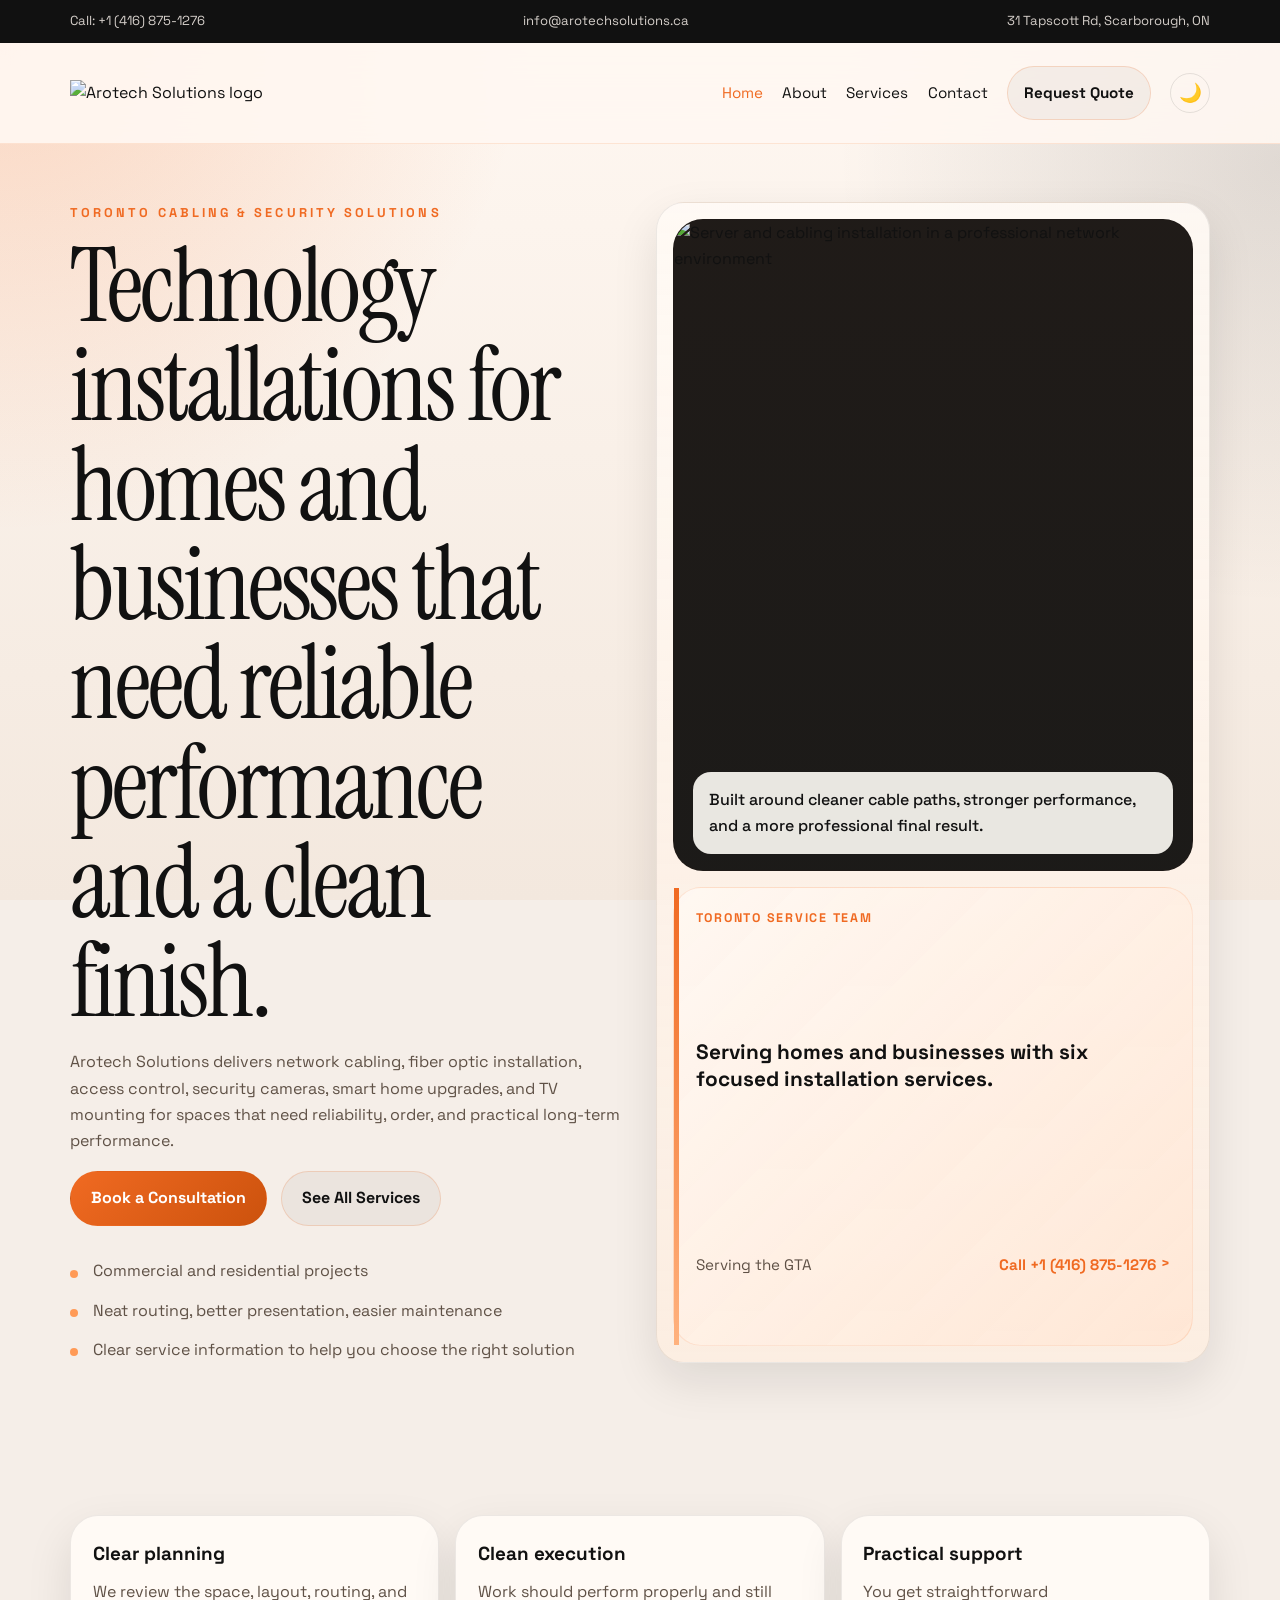
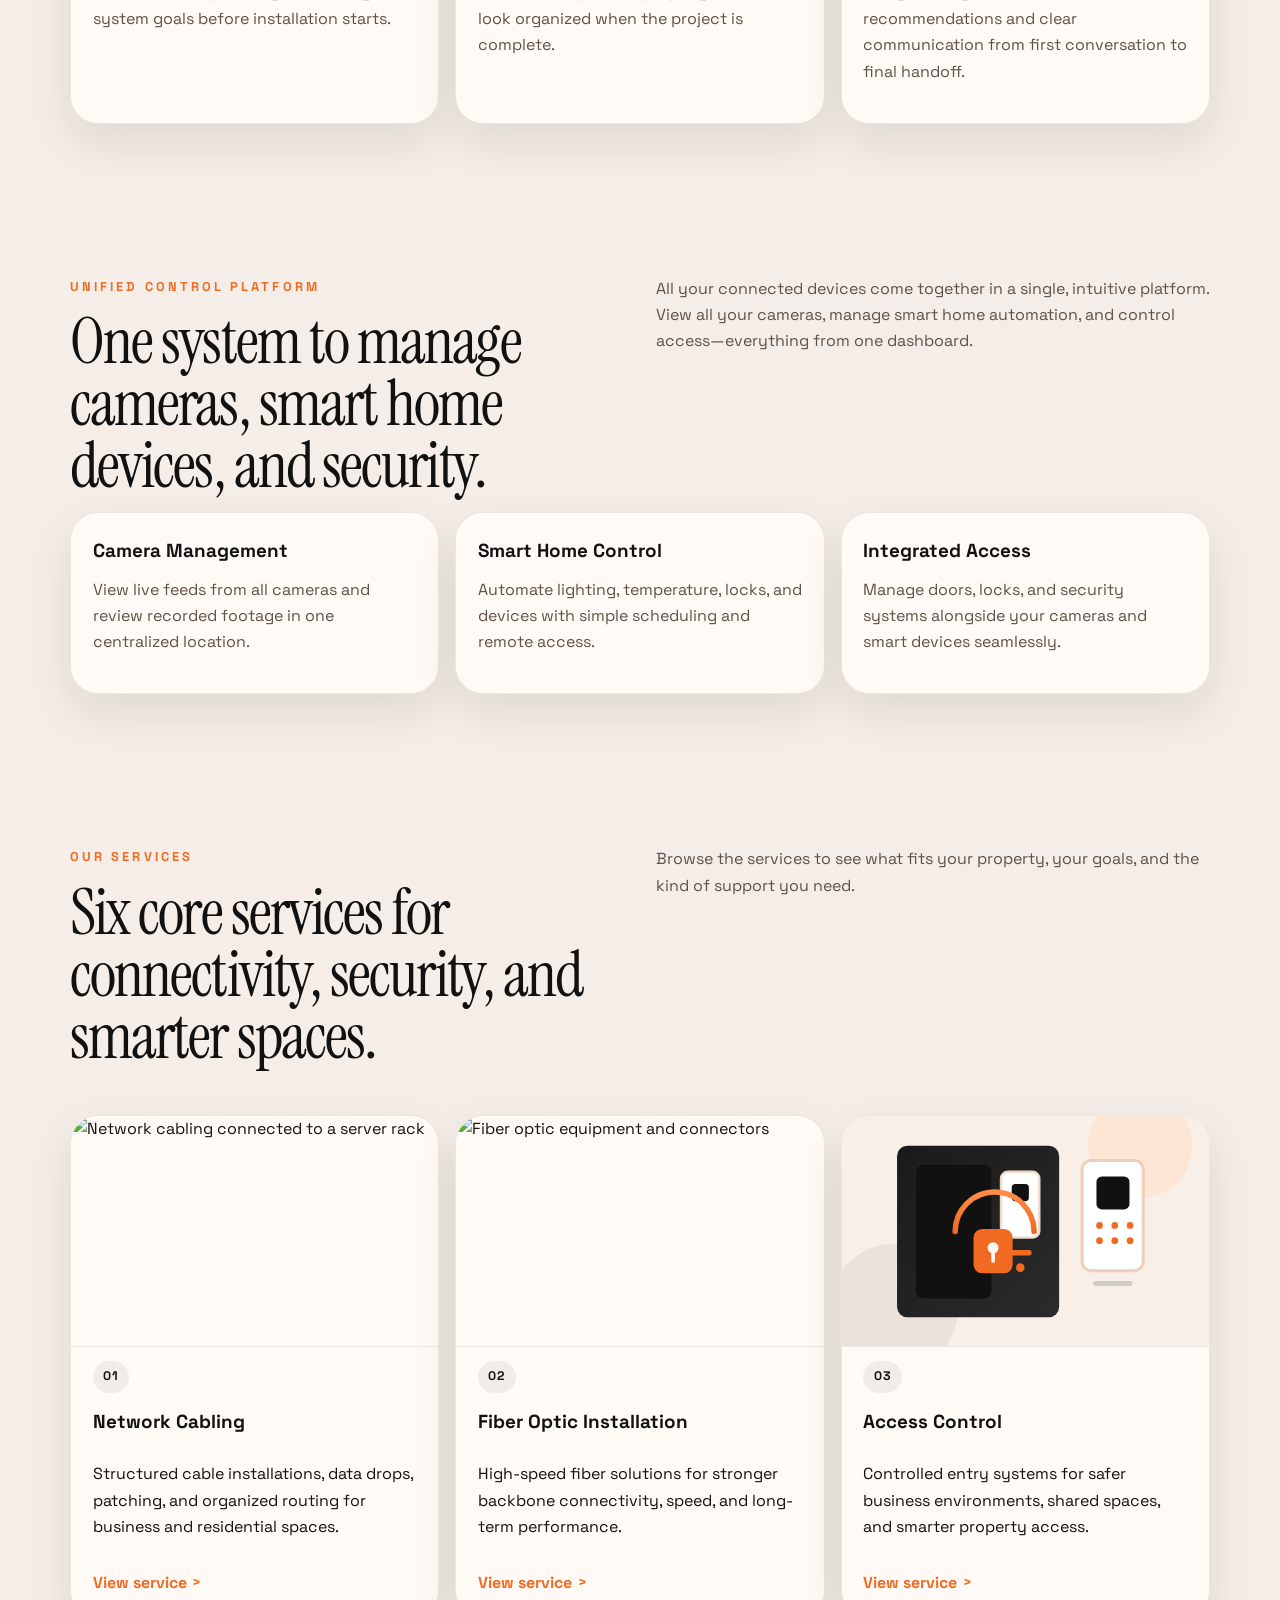
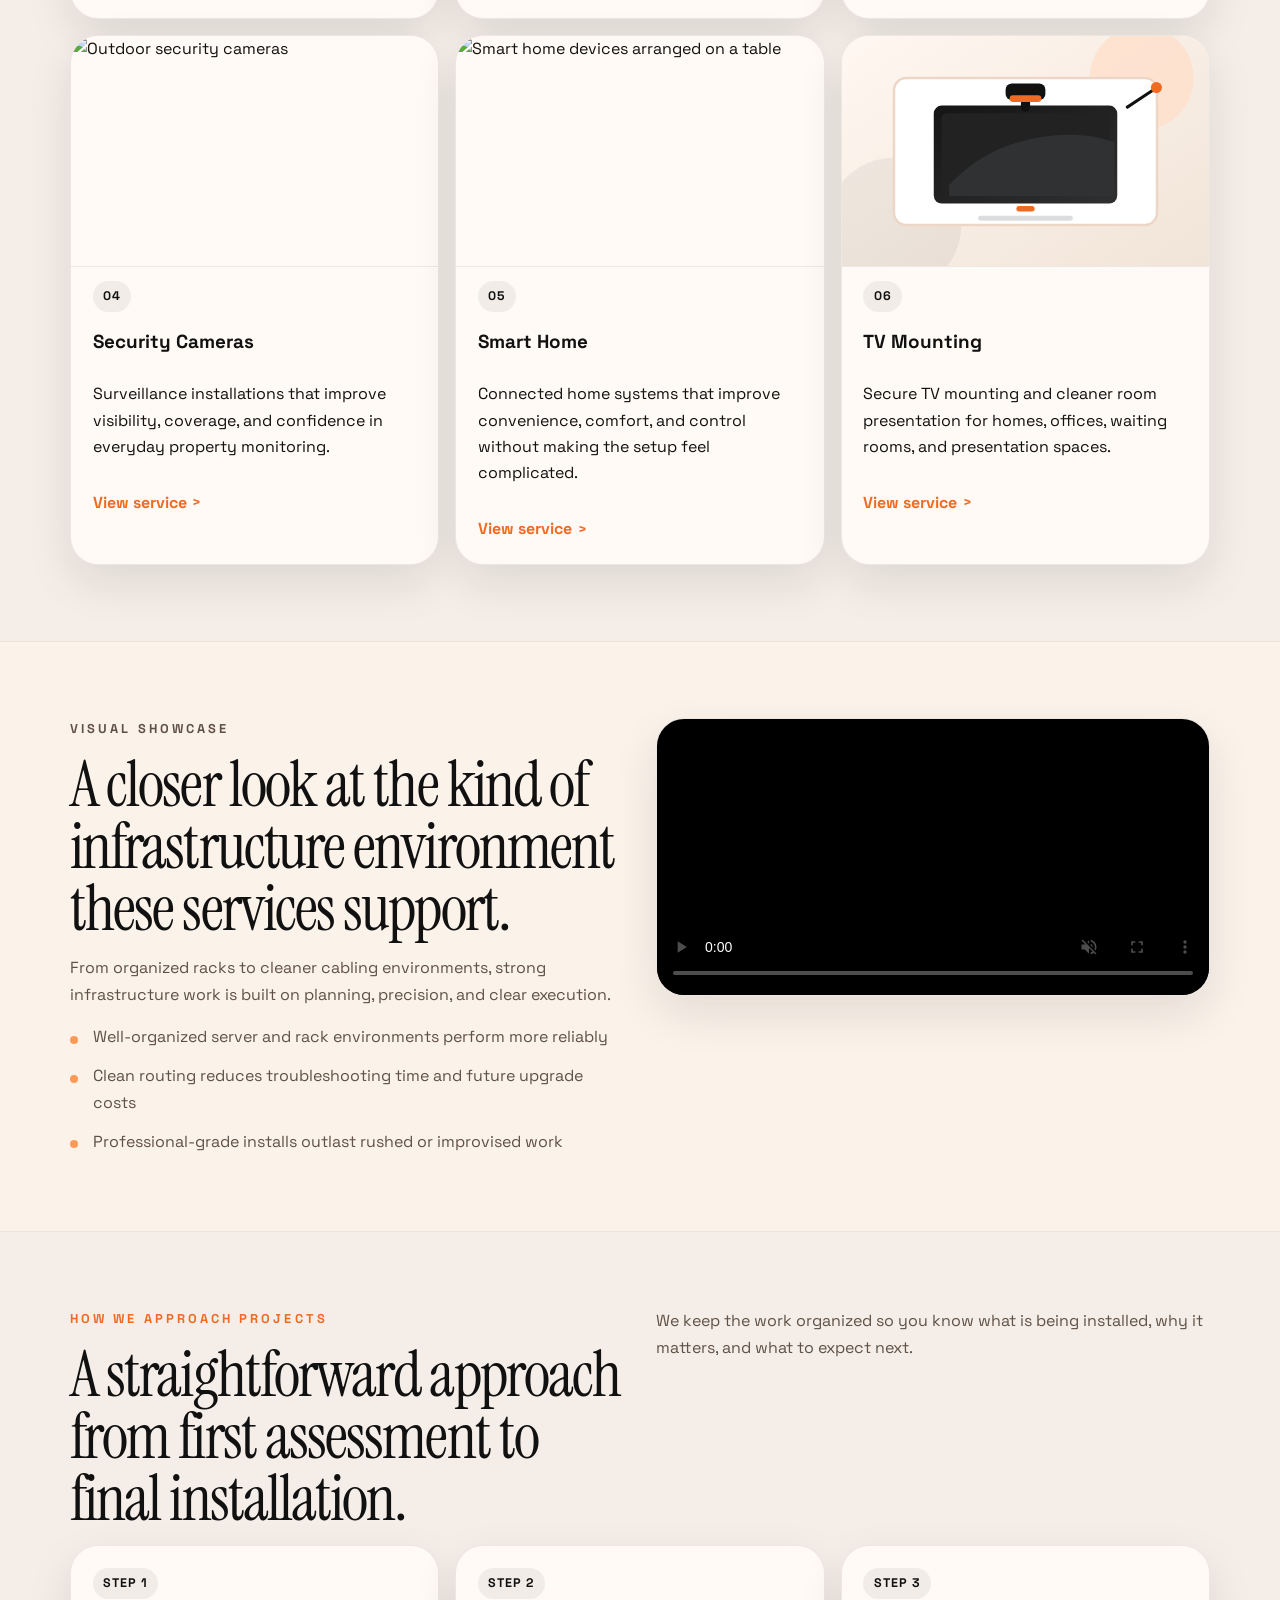
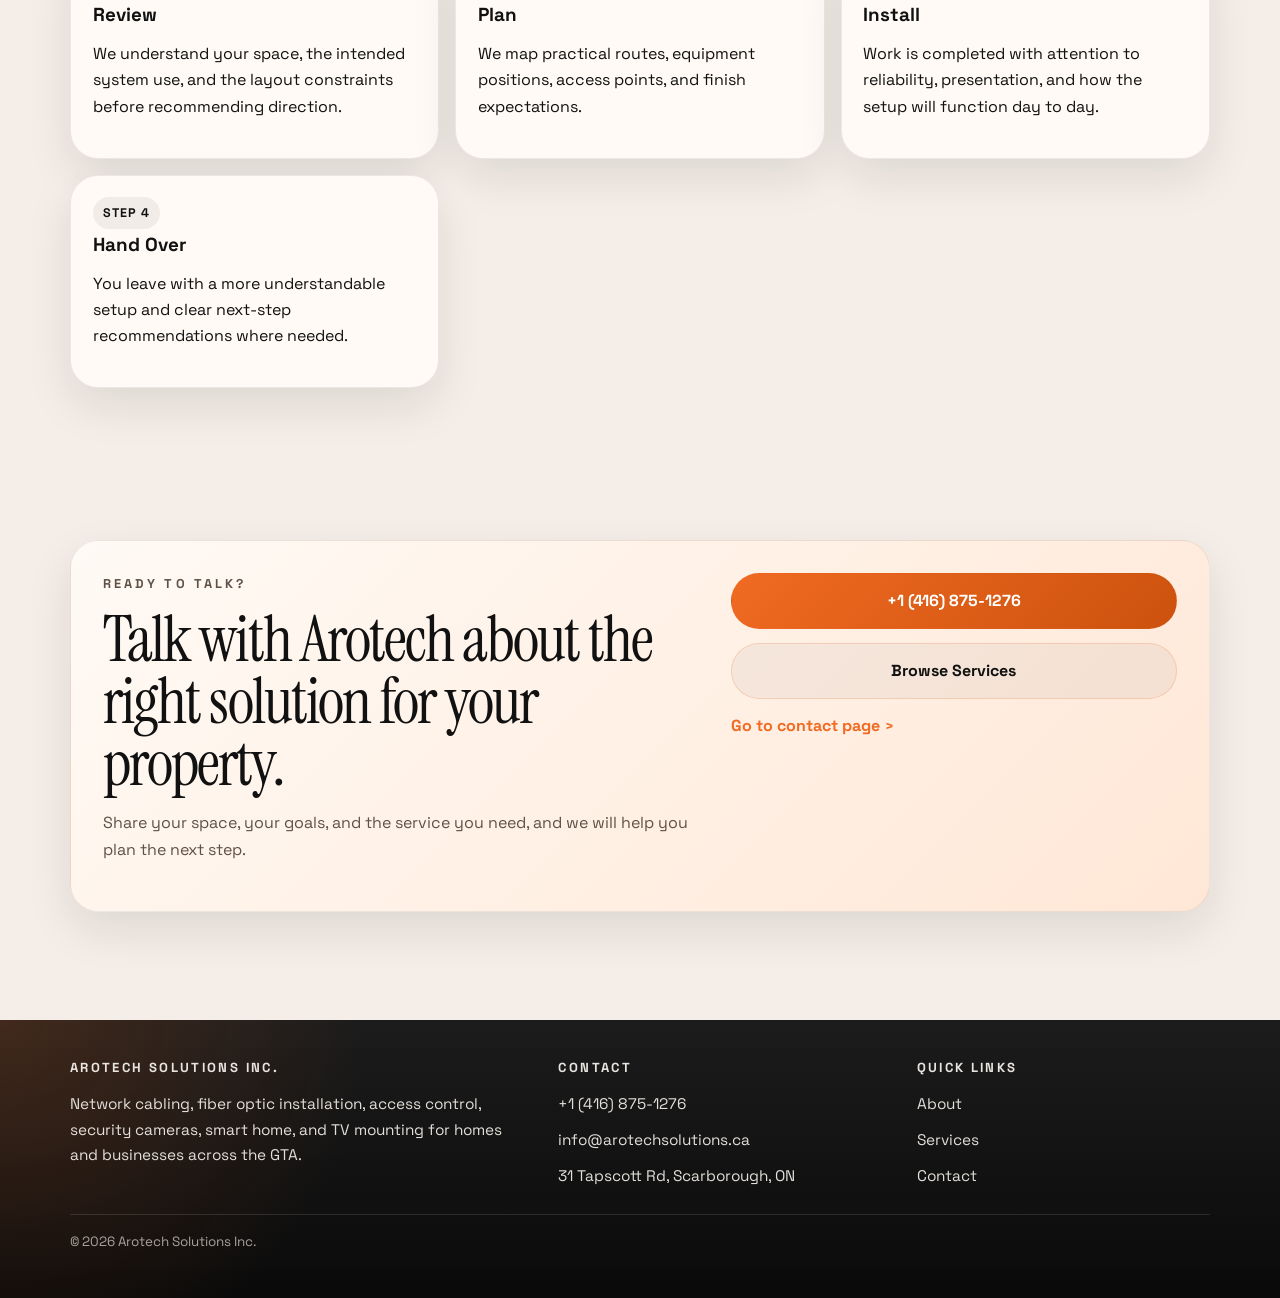
==== commit a2df221c: "Update contact phone number to +1 (416) 875-1276" ====
--- a/index.html
+++ b/index.html
@@ -3,9 +3,9 @@
 <head>
     <meta charset="UTF-8">
     <meta name="viewport" content="width=device-width, initial-scale=1.0">
-    <title>Arotech Solutions | Network Cabling, Security & Smart Installations</title>
+    <title>Arotech Solutions Inc</title>
     <meta name="description" content="Arotech Solutions provides network cabling, fiber optic installation, access control, security cameras, smart home setup, and TV mounting for residential and commercial spaces.">
-    <link rel="icon" href="/assets/images/favicon.svg" type="image/svg+xml">
+    <link rel="icon" href="/assets/images/logo.png" type="image/png">
     <link rel="preconnect" href="https://fonts.googleapis.com">
     <link rel="preconnect" href="https://fonts.gstatic.com" crossorigin>
     <link href="https://fonts.googleapis.com/css2?family=Instrument+Serif:ital@0;1&family=Space+Grotesk:wght@400;500;700&display=swap" rel="stylesheet">
@@ -15,7 +15,7 @@
     <div class="site-bg" aria-hidden="true"></div>
     <div class="utility-bar">
         <div class="container utility-row">
-            <a href="tel:+16473131321">Call: +1 (647) 313-1321</a>
+            <a href="tel:+14168751276">Call: +1 (416) 875-1276</a>
             <a href="mailto:info@arotechsolutions.ca">info@arotechsolutions.ca</a>
             <span>31 Tapscott Rd, Scarborough, ON</span>
         </div>
@@ -24,7 +24,7 @@
     <header class="site-header">
         <div class="container header-row">
             <a class="brand" href="/index.html" aria-label="Arotech Solutions home">
-                <img src="/assets/images/logo.png" alt="Arotech Solutions logo">
+                <img src="/assets/images/arotech%20cropped%20png.png" alt="Arotech Solutions logo" data-light-src="/assets/images/arotech%20cropped%20png.png" data-dark-src="/assets/images/arotech%20black%20jpeg.png">
             </a>
 
             <button class="nav-toggle" type="button" aria-expanded="false" aria-controls="site-nav" aria-label="Toggle navigation">
@@ -37,7 +37,7 @@
                 <a href="/about.html">About</a>
                 <a href="/services.html">Services</a>
                 <a href="/contact.html">Contact</a>
-                <a class="button button-small button-ghost" href="tel:+16473131321">Request Quote</a>
+                <a class="button button-small button-ghost" href="tel:+14168751276">Request Quote</a>
             </nav>
         </div>
     </header>
@@ -73,8 +73,8 @@
                         <p class="hero-highlight-label">Toronto service team</p>
                         <h3>Serving homes and businesses with six focused installation services.</h3>
                         <div class="hero-highlight-meta">
-                            <span>Established 2010</span>
-                            <a class="text-link" href="tel:+16473131321">Call (647) 313-1321</a>
+                            <span>Serving the GTA</span>
+                            <a class="text-link" href="tel:+14168751276">Call +1 (416) 875-1276</a>
                         </div>
                     </div>
                 </div>
@@ -94,6 +94,33 @@
                 <article class="trust-card reveal-card">
                     <h3>Practical support</h3>
                     <p>You get straightforward recommendations and clear communication from first conversation to final handoff.</p>
+                </article>
+            </div>
+        </section>
+
+        <section class="section reveal">
+            <div class="container section-head">
+                <div>
+                    <p class="eyebrow">Unified Control Platform</p>
+                    <h2>One system to manage cameras, smart home devices, and security.</h2>
+                </div>
+                <p>
+                    All your connected devices come together in a single, intuitive platform. View all your cameras, manage smart home automation, and control access—everything from one dashboard.
+                </p>
+            </div>
+
+            <div class="container trust-grid">
+                <article class="trust-card reveal-card">
+                    <h3>Camera Management</h3>
+                    <p>View live feeds from all cameras and review recorded footage in one centralized location.</p>
+                </article>
+                <article class="trust-card reveal-card">
+                    <h3>Smart Home Control</h3>
+                    <p>Automate lighting, temperature, locks, and devices with simple scheduling and remote access.</p>
+                </article>
+                <article class="trust-card reveal-card">
+                    <h3>Integrated Access</h3>
+                    <p>Manage doors, locks, and security systems alongside your cameras and smart devices seamlessly.</p>
                 </article>
             </div>
         </section>
@@ -176,9 +203,9 @@
                         From organized racks to cleaner cabling environments, strong infrastructure work is built on planning, precision, and clear execution.
                     </p>
                     <ul class="checklist">
-                        <li>Highlights the environment behind professional installations</li>
-                        <li>Supports the brand without crowding the layout</li>
-                        <li>Adds motion without turning the page into a slider-heavy site</li>
+                        <li>Well-organized server and rack environments perform more reliably</li>
+                        <li>Clean routing reduces troubleshooting time and future upgrade costs</li>
+                        <li>Professional-grade installs outlast rushed or improvised work</li>
                     </ul>
                 </div>
                 <div class="video-card reveal-card">
@@ -234,7 +261,7 @@
                     </p>
                 </div>
                 <div class="contact-actions">
-                    <a class="button" href="tel:+16473131321">+1 (647) 313-1321</a>
+                    <a class="button" href="tel:+14168751276">+1 (416) 875-1276</a>
                     <a class="button button-ghost" href="/services.html">Browse Services</a>
                     <a class="text-link" href="/contact.html">Go to contact page</a>
                 </div>
@@ -250,7 +277,7 @@
             </div>
             <div class="footer-block">
                 <p class="footer-heading">Contact</p>
-                <a href="tel:+16473131321">+1 (647) 313-1321</a>
+                <a href="tel:+14168751276">+1 (416) 875-1276</a>
                 <a href="mailto:info@arotechsolutions.ca">info@arotechsolutions.ca</a>
                 <span>31 Tapscott Rd, Scarborough, ON</span>
             </div>
@@ -263,10 +290,9 @@
         </div>
         <div class="container footer-bottom">
             <p>&copy; <span id="year"></span> Arotech Solutions Inc.</p>
-            <p class="footer-credit">Developed by <a href="https://surgexlabs.ca/" target="_blank" rel="noreferrer">SurgeXlabs</a></p>
         </div>
     </footer>
-
     <script src="/assets/js/main.js"></script>
 </body>
 </html>
+
--- a/assets/css/styles.css
+++ b/assets/css/styles.css
@@ -194,7 +194,7 @@
     align-items: center;
     justify-content: space-between;
     gap: 1rem;
-    min-height: 92px;
+    min-height: 100px;
 }
 
 .brand {
@@ -202,15 +202,19 @@
     align-items: center;
     justify-content: center;
     flex: 0 0 auto;
-    max-width: 430px;
+    max-width: 520px;
 }
 
 .brand img {
     display: block;
     width: 100%;
     height: auto;
-    max-height: 64px;
+    max-height: 80px;
     object-fit: contain;
+}
+
+body[data-theme="dark"] .brand img {
+    filter: brightness(0) invert(1);
 }
 
 .site-nav {
@@ -288,34 +292,28 @@
     display: inline-flex;
     align-items: center;
     justify-content: center;
-    gap: 0.55rem;
-    min-height: 44px;
-    padding: 0.72rem 1rem;
+    width: 40px;
+    height: 40px;
+    padding: 0;
     border: 1px solid var(--line);
-    border-radius: 999px;
+    border-radius: 50%;
     background: transparent;
     color: var(--ink);
     font: inherit;
-    font-weight: 600;
+    font-size: 1.15rem;
     cursor: pointer;
+    flex-shrink: 0;
 }
 
 .theme-toggle:hover {
     background: var(--accent-soft);
-    box-shadow: 0 10px 24px rgba(240, 106, 34, 0.12);
+    box-shadow: 0 6px 18px rgba(240, 106, 34, 0.14);
 }
 
 .theme-toggle-icon {
-    display: inline-flex;
-    align-items: center;
-    justify-content: center;
-    width: 1.1rem;
-    height: 1.1rem;
-    border-radius: 50%;
-    background: linear-gradient(135deg, var(--accent), var(--accent-strong));
-    color: #fff;
-    font-size: 0.72rem;
+    display: block;
     line-height: 1;
+    font-style: normal;
 }
 
 .text-link {
@@ -733,6 +731,16 @@
     color: var(--muted);
 }
 
+.form-success-msg {
+    margin-top: 1rem;
+    padding: 1.1rem 1.4rem;
+    border-radius: 16px;
+    background: var(--accent-soft);
+    color: var(--ink);
+    font-weight: 500;
+    border-left: 3px solid var(--accent);
+}
+
 .site-footer {
     margin-top: 2rem;
     padding: 0 0 2rem;
@@ -918,8 +926,8 @@
     }
 
     .theme-toggle {
-        justify-content: flex-start;
-        width: 100%;
+        width: 40px;
+        justify-content: center;
     }
 
     .site-nav.is-open {
@@ -962,15 +970,15 @@
     }
 
     .header-row {
-        min-height: 82px;
+        min-height: 90px;
     }
 
     .brand {
-        max-width: 300px;
+        max-width: 360px;
     }
 
     .brand img {
-        max-height: 50px;
+        max-height: 62px;
     }
 
     .hero-visual img,
